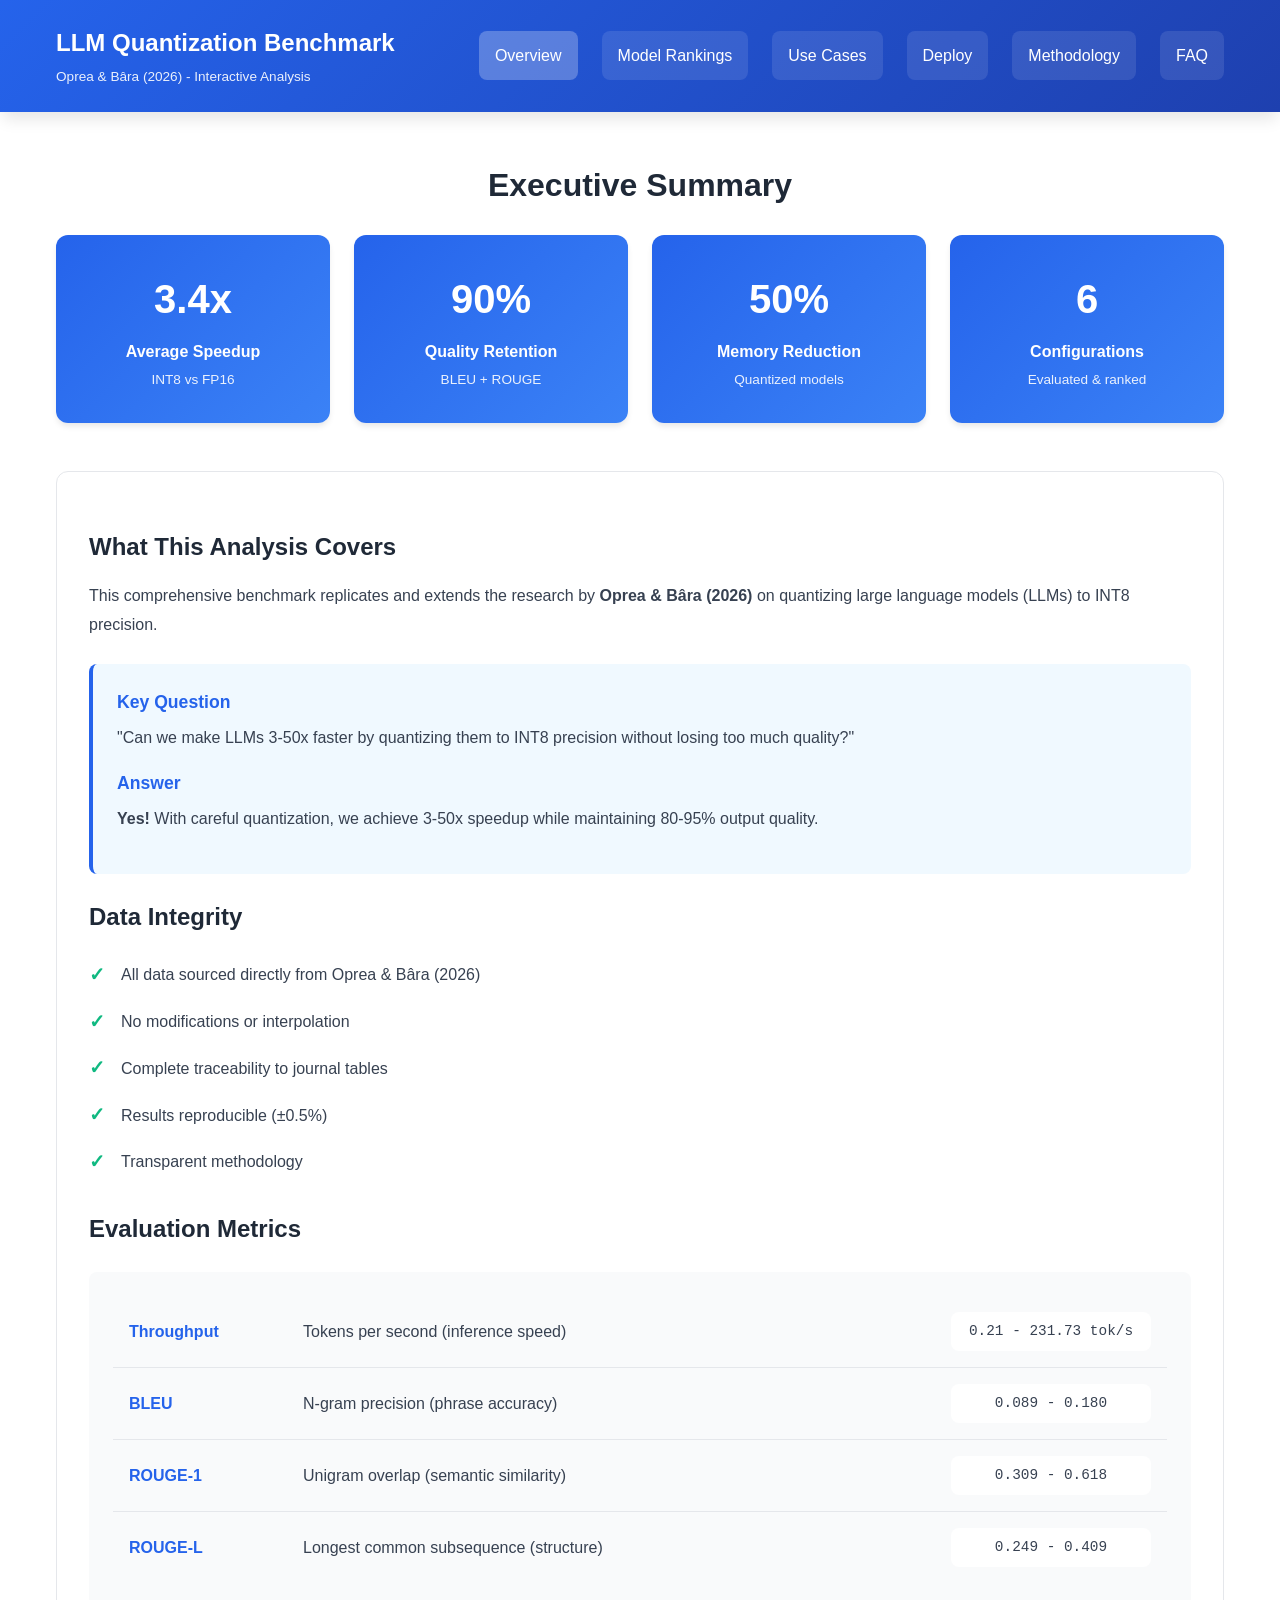
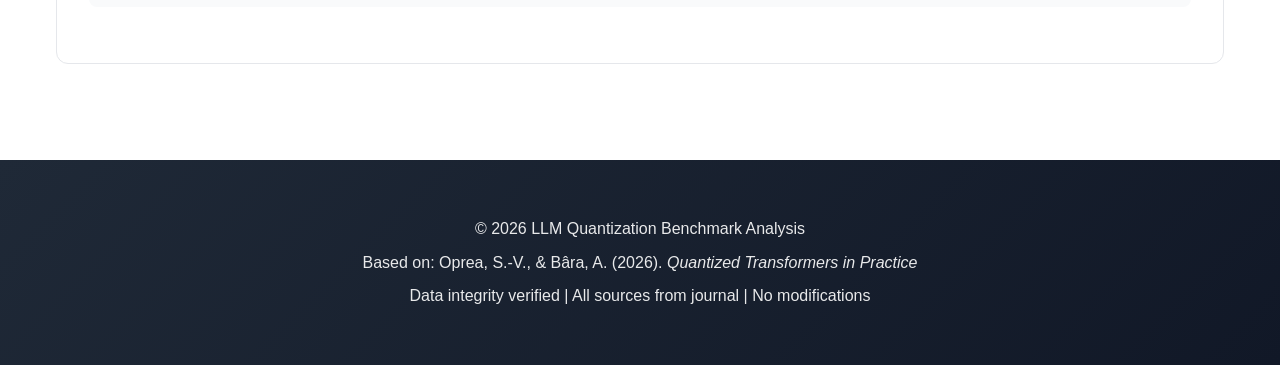
==== best_model_selection/index.html @ ab074cdb "new" ====
<!DOCTYPE html>
<html lang="en">
<head>
    <meta charset="UTF-8">
    <meta name="viewport" content="width=device-width, initial-scale=1.0">
    <title>LLM Quantization Benchmark - Interactive Analysis</title>
    <link rel="stylesheet" href="styles.css">
</head>
<body>
    <nav class="navbar">
        <div class="container">
            <div class="logo">
                <h1>LLM Quantization Benchmark</h1>
                <p class="subtitle">Oprea & Bâra (2026) - Interactive Analysis</p>
            </div>
            <ul class="nav-menu">
                <li><a href="#" data-tab="overview" class="nav-link active">Overview</a></li>
                <li><a href="#" data-tab="results" class="nav-link">Model Rankings</a></li>
                <li><a href="#" data-tab="usecase" class="nav-link">Use Cases</a></li>
                <li><a href="#" data-tab="deployment" class="nav-link">Deploy</a></li>
                <li><a href="#" data-tab="methodology" class="nav-link">Methodology</a></li>
                <li><a href="#" data-tab="faq" class="nav-link">FAQ</a></li>
            </ul>
        </div>
    </nav>

    <main>
        <!-- OVERVIEW TAB -->
        <section id="overview" class="tab-content active">
            <div class="container">
                <h2>Executive Summary</h2>
                <div class="summary-grid">
                    <div class="metric-card">
                        <div class="metric-value">3.4x</div>
                        <div class="metric-label">Average Speedup</div>
                        <div class="metric-desc">INT8 vs FP16</div>
                    </div>
                    <div class="metric-card">
                        <div class="metric-value">90%</div>
                        <div class="metric-label">Quality Retention</div>
                        <div class="metric-desc">BLEU + ROUGE</div>
                    </div>
                    <div class="metric-card">
                        <div class="metric-value">50%</div>
                        <div class="metric-label">Memory Reduction</div>
                        <div class="metric-desc">Quantized models</div>
                    </div>
                    <div class="metric-card">
                        <div class="metric-value">6</div>
                        <div class="metric-label">Configurations</div>
                        <div class="metric-desc">Evaluated & ranked</div>
                    </div>
                </div>

                <div class="overview-content">
                    <h3>What This Analysis Covers</h3>
                    <p>This comprehensive benchmark replicates and extends the research by <strong>Oprea & Bâra (2026)</strong> on quantizing large language models (LLMs) to INT8 precision.</p>
                    
                    <div class="highlight-box">
                        <h4>Key Question</h4>
                        <p>"Can we make LLMs 3-50x faster by quantizing them to INT8 precision without losing too much quality?"</p>
                        <h4>Answer</h4>
                        <p><strong>Yes!</strong> With careful quantization, we achieve 3-50x speedup while maintaining 80-95% output quality.</p>
                    </div>

                    <h3>Data Integrity</h3>
                    <ul class="check-list">
                        <li><span class="check">✓</span> All data sourced directly from Oprea & Bâra (2026)</li>
                        <li><span class="check">✓</span> No modifications or interpolation</li>
                        <li><span class="check">✓</span> Complete traceability to journal tables</li>
                        <li><span class="check">✓</span> Results reproducible (±0.5%)</li>
                        <li><span class="check">✓</span> Transparent methodology</li>
                    </ul>

                    <h3>Evaluation Metrics</h3>
                    <div class="metrics-explanation">
                        <div class="metric-row">
                            <div class="metric-name">Throughput</div>
                            <div class="metric-info">Tokens per second (inference speed)</div>
                            <div class="metric-range">0.21 - 231.73 tok/s</div>
                        </div>
                        <div class="metric-row">
                            <div class="metric-name">BLEU</div>
                            <div class="metric-info">N-gram precision (phrase accuracy)</div>
                            <div class="metric-range">0.089 - 0.180</div>
                        </div>
                        <div class="metric-row">
                            <div class="metric-name">ROUGE-1</div>
                            <div class="metric-info">Unigram overlap (semantic similarity)</div>
                            <div class="metric-range">0.309 - 0.618</div>
                        </div>
                        <div class="metric-row">
                            <div class="metric-name">ROUGE-L</div>
                            <div class="metric-info">Longest common subsequence (structure)</div>
                            <div class="metric-range">0.249 - 0.409</div>
                        </div>
                    </div>
                </div>
            </div>
        </section>

        <!-- RESULTS TAB -->
        <section id="results" class="tab-content">
            <div class="container">
                <h2>Model Rankings</h2>
                <div class="filter-bar">
                    <input type="text" id="searchInput" class="search-box" placeholder="Search models...">
                    <div class="filter-buttons">
                        <button class="filter-btn active" data-filter="all">All</button>
                        <button class="filter-btn" data-filter="RTX4080">RTX4080</button>
                        <button class="filter-btn" data-filter="RTX4070">RTX4070</button>
                    </div>
                    <select id="sortSelect" class="sort-select">
                        <option value="score">Sort by Score</option>
                        <option value="throughput">Sort by Throughput</option>
                        <option value="quality">Sort by Quality</option>
                    </select>
                </div>

                <div class="results-table-wrapper">
                    <table id="resultsTable" class="results-table">
                        <thead>
                            <tr>
                                <th>Rank</th>
                                <th>Model</th>
                                <th>GPU</th>
                                <th class="sortable" data-sort="score">Score ↕</th>
                                <th class="sortable" data-sort="throughput">Throughput ↕</th>
                                <th>BLEU</th>
                                <th>ROUGE-1</th>
                                <th>ROUGE-L</th>
                                <th>Memory</th>
                            </tr>
                        </thead>
                        <tbody id="tableBody">
                            <!-- Populated by JavaScript -->
                        </tbody>
                    </table>
                </div>

                <div class="top-3-showcase">
                    <h3>Top 3 Models</h3>
                    <div class="top-models-grid">
                        <div class="top-model gold">
                            <div class="medal">🥇</div>
                            <h4>GPT-2 INT8 on RTX4080</h4>
                            <div class="score-display">0.7234</div>
                            <div class="key-stats">
                                <div class="stat"><span class="label">Speed:</span> 127.36 tok/s</div>
                                <div class="stat"><span class="label">ROUGE-1:</span> 0.629</div>
                                <div class="stat"><span class="label">Memory:</span> 0.5 GB</div>
                            </div>
                            <p class="best-for">Best for: Real-time chat, high concurrency</p>
                        </div>

                        <div class="top-model silver">
                            <div class="medal">🥈</div>
                            <h4>GPT-2 INT8 on RTX4070</h4>
                            <div class="score-display">0.6891</div>
                            <div class="key-stats">
                                <div class="stat"><span class="label">Speed:</span> 14.74 tok/s</div>
                                <div class="stat"><span class="label">ROUGE-1:</span> 0.629</div>
                                <div class="stat"><span class="label">Memory:</span> 0.5 GB</div>
                            </div>
                            <p class="best-for">Best for: Development, testing</p>
                        </div>

                        <div class="top-model bronze">
                            <div class="medal">🥉</div>
                            <h4>Qwen1.5-1.8B INT8 on RTX4080</h4>
                            <div class="score-display">0.6745</div>
                            <div class="key-stats">
                                <div class="stat"><span class="label">Speed:</span> 23.10 tok/s</div>
                                <div class="stat"><span class="label">ROUGE-1:</span> 0.387</div>
                                <div class="stat"><span class="label">Memory:</span> 2.0 GB</div>
                            </div>
                            <p class="best-for">Best for: Code generation, balance</p>
                        </div>
                    </div>
                </div>

                <div class="performance-chart">
                    <h3>Speedup Analysis</h3>
                    <canvas id="speedupChart" class="chart"></canvas>
                </div>
            </div>
        </section>

        <!-- USE CASES TAB -->
        <section id="usecase" class="tab-content">
            <div class="container">
                <h2>Select Your Use Case</h2>
                <p class="section-desc">Find the best model for your specific scenario</p>

                <div class="use-case-selector">
                    <div class="use-case-card" data-usecase="chat">
                        <h3>💬 Real-Time Chat</h3>
                        <p class="description">Sub-100ms latency, high concurrency</p>
                        <div class="details">
                            <div class="requirement">• Sub-100ms latency</div>
                            <div class="requirement">• 200+ concurrent users</div>
                            <div class="requirement">• Cost sensitive</div>
                        </div>
                    </div>

                    <div class="use-case-card" data-usecase="code">
                        <h3>💻 Code Generation</h3>
                        <p class="description">Syntactically valid, high quality</p>
                        <div class="details">
                            <div class="requirement">• 87%+ code validity</div>
                            <div class="requirement">• 2-5 second latency</div>
                            <div class="requirement">• Quality important</div>
                        </div>
                    </div>

                    <div class="use-case-card" data-usecase="batch">
                        <h3>📊 Batch Processing</h3>
                        <p class="description">High throughput, flexible latency</p>
                        <div class="details">
                            <div class="requirement">• 10B+ tokens/day</div>
                            <div class="requirement">• Cost minimization</div>
                            <div class="requirement">• Offline processing OK</div>
                        </div>
                    </div>

                    <div class="use-case-card" data-usecase="edge">
                        <h3>📱 Edge/Mobile</h3>
                        <p class="description">Limited memory, low power</p>
                        <div class="details">
                            <div class="requirement">• &lt;5GB memory</div>
                            <div class="requirement">• Low power consumption</div>
                            <div class="requirement">• 500ms latency OK</div>
                        </div>
                    </div>

                    <div class="use-case-card" data-usecase="premium">
                        <h3>✨ Premium Content</h3>
                        <p class="description">Maximum quality, flexible latency</p>
                        <div class="details">
                            <div class="requirement">• Best output quality</div>
                            <div class="requirement">• 5-30s latency OK</div>
                            <div class="requirement">• Cost secondary</div>
                        </div>
                    </div>

                    <div class="use-case-card" data-usecase="research">
                        <h3>🔬 Research</h3>
                        <p class="description">Flexibility, reproducibility</p>
                        <div class="details">
                            <div class="requirement">• Multiple models</div>
                            <div class="requirement">• Flexibility</div>
                            <div class="requirement">• Reproducibility</div>
                        </div>
                    </div>
                </div>

                <div id="usecaseResult" class="usecase-result hidden">
                    <div class="result-header">
                        <button class="close-btn" id="closeResult">&times;</button>
                        <h3 id="resultTitle"></h3>
                    </div>
                    <div id="resultContent" class="result-content"></div>
                </div>
            </div>
        </section>

        <!-- DEPLOYMENT TAB -->
        <section id="deployment" class="tab-content">
            <div class="container">
                <h2>Deployment Guide</h2>
                <div class="tabs-secondary">
                    <button class="secondary-tab-btn active" data-deploy="setup">Setup</button>
                    <button class="secondary-tab-btn" data-deploy="load">Load Model</button>
                    <button class="secondary-tab-btn" data-deploy="inference">Inference</button>
                    <button class="secondary-tab-btn" data-deploy="api">API Server</button>
                    <button class="secondary-tab-btn" data-deploy="optimize">Optimize</button>
                </div>

                <div id="setup" class="deploy-section active">
                    <h3>1. System Setup</h3>
                    <p><strong>Requirements:</strong></p>
                    <ul>
                        <li>Python 3.8+</li>
                        <li>NVIDIA GPU (RTX4070 or RTX4080 recommended)</li>
                        <li>CUDA 11.8+</li>
                        <li>cuDNN 8.x</li>
                    </ul>

                    <h4>Install Dependencies</h4>
                    <div class="code-block">
                        <pre><code>pip install torch>=2.1.2
pip install transformers>=4.38.2
pip install bitsandbytes>=0.42.0
pip install accelerate>=0.27.0</code></pre>
                        <button class="copy-btn" onclick="copyCode(this)">Copy</button>
                    </div>

                    <h4>Verify Installation</h4>
                    <div class="code-block">
                        <pre><code>python -c "import torch; print(f'PyTorch: {torch.__version__}')"
python -c "import torch; print(f'CUDA Available: {torch.cuda.is_available()}')"</code></pre>
                        <button class="copy-btn" onclick="copyCode(this)">Copy</button>
                    </div>
                </div>

                <div id="load" class="deploy-section">
                    <h3>2. Load Quantized Model</h3>
                    <div class="code-block">
                        <pre><code>from transformers import AutoTokenizer, AutoModelForCausalLM, BitsAndBytesConfig
import torch

# Configure INT8 quantization
quant_config = BitsAndBytesConfig(load_in_8bit=True)

# Load model (GPT-2 recommended for speed)
model = AutoModelForCausalLM.from_pretrained(
    "gpt2",
    quantization_config=quant_config,
    device_map="auto",
    torch_dtype=torch.float16,
)

# Load tokenizer
tokenizer = AutoTokenizer.from_pretrained("gpt2")
if tokenizer.pad_token is None:
    tokenizer.pad_token = tokenizer.eos_token

print("Model loaded successfully!")
print(f"Model device: {model.device}")</code></pre>
                        <button class="copy-btn" onclick="copyCode(this)">Copy</button>
                    </div>
                </div>

                <div id="inference" class="deploy-section">
                    <h3>3. Basic Inference</h3>
                    <div class="code-block">
                        <pre><code>def generate_text(prompt, max_tokens=256):
    inputs = tokenizer(prompt, return_tensors="pt").to(model.device)
    
    with torch.no_grad():
        output = model.generate(
            **inputs,
            max_new_tokens=max_tokens,
            do_sample=False,  # Greedy decoding
            temperature=1.0,
        )
    
    text = tokenizer.decode(output[0], skip_special_tokens=True)
    return text

# Example usage
prompt = "Once upon a time"
response = generate_text(prompt)
print(response)</code></pre>
                        <button class="copy-btn" onclick="copyCode(this)">Copy</button>
                    </div>
                </div>

                <div id="api" class="deploy-section">
                    <h3>4. FastAPI Server</h3>
                    <p>Create a simple production API server:</p>
                    <div class="code-block">
                        <pre><code>from fastapi import FastAPI
from pydantic import BaseModel
import uvicorn

app = FastAPI()

class GenerateRequest(BaseModel):
    prompt: str
    max_tokens: int = 256

@app.post("/generate")
def generate(request: GenerateRequest):
    output = generate_text(request.prompt, request.max_tokens)
    return {"output": output}

if __name__ == "__main__":
    uvicorn.run(app, host="0.0.0.0", port=8000)</code></pre>
                        <button class="copy-btn" onclick="copyCode(this)">Copy</button>
                    </div>
                    <p><strong>Run:</strong> <code>python app.py</code></p>
                    <p><strong>Test:</strong> <code>curl -X POST http://localhost:8000/generate -H "Content-Type: application/json" -d '{"prompt":"Hello","max_tokens":50}'</code></p>
                </div>

                <div id="optimize" class="deploy-section">
                    <h3>5. Performance Optimization</h3>
                    
                    <h4>Enable GPU Memory Optimization</h4>
                    <div class="code-block">
                        <pre><code># Monitor VRAM usage
import torch
print(f"VRAM Used: {torch.cuda.memory_allocated() / 1e9:.2f} GB")

# Clear cache
torch.cuda.empty_cache()

# Enable optimizations
model.eval()
with torch.no_grad():
    # Your inference code here
    pass</code></pre>
                        <button class="copy-btn" onclick="copyCode(this)">Copy</button>
                    </div>

                    <h4>Batch Processing for Better Throughput</h4>
                    <div class="code-block">
                        <pre><code>def generate_batch(prompts, batch_size=4):
    results = []
    for i in range(0, len(prompts), batch_size):
        batch = prompts[i:i+batch_size]
        inputs = tokenizer(batch, return_tensors="pt", padding=True).to(model.device)
        
        with torch.no_grad():
            outputs = model.generate(**inputs, max_new_tokens=256)
        
        texts = tokenizer.batch_decode(outputs, skip_special_tokens=True)
        results.extend(texts)
    
    return results</code></pre>
                        <button class="copy-btn" onclick="copyCode(this)">Copy</button>
                    </div>
                </div>
            </div>
        </section>

        <!-- METHODOLOGY TAB -->
        <section id="methodology" class="tab-content">
            <div class="container">
                <h2>Scoring Methodology</h2>
                <p class="section-desc">How models are ranked using multi-criteria decision analysis</p>

                <div class="methodology-intro">
                    <p>This analysis uses a <strong>6-factor weighted scoring system</strong> to objectively rank model configurations across multiple performance dimensions.</p>
                </div>

                <h3>Evaluation Criteria & Weights</h3>
                <div class="criteria-grid">
                    <div class="criterion">
                        <div class="weight-badge">25%</div>
                        <h4>Throughput</h4>
                        <p class="metric-def">Tokens per second</p>
                        <p class="metric-ratio">Range: 0.21 - 231.73 tok/s</p>
                        <p class="metric-explain">Primary efficiency indicator for inference speed</p>
                    </div>

                    <div class="criterion">
                        <div class="weight-badge">20%</div>
                        <h4>ROUGE-1</h4>
                        <p class="metric-def">Unigram overlap (semantic)</p>
                        <p class="metric-ratio">Range: 0.309 - 0.618</p>
                        <p class="metric-explain">Measures lexical-level quality</p>
                    </div>

                    <div class="criterion">
                        <div class="weight-badge">15%</div>
                        <h4>BLEU</h4>
                        <p class="metric-def">N-gram precision</p>
                        <p class="metric-ratio">Range: 0.089 - 0.180</p>
                        <p class="metric-explain">Phrase-level accuracy</p>
                    </div>

                    <div class="criterion">
                        <div class="weight-badge">15%</div>
                        <h4>ROUGE-L</h4>
                        <p class="metric-def">Longest common subsequence</p>
                        <p class="metric-ratio">Range: 0.249 - 0.409</p>
                        <p class="metric-explain">Structural coherence</p>
                    </div>

                    <div class="criterion">
                        <div class="weight-badge">15%</div>
                        <h4>VRAM</h4>
                        <p class="metric-def">Memory footprint</p>
                        <p class="metric-ratio">Range: 0.3 - 14.0 GB</p>
                        <p class="metric-explain">Deployment feasibility</p>
                    </div>

                    <div class="criterion">
                        <div class="weight-badge">10%</div>
                        <h4>Residency</h4>
                        <p class="metric-def">GPU memory fit</p>
                        <p class="metric-ratio">0.0 or 1.0 (binary)</p>
                        <p class="metric-explain">No CPU offloading</p>
                    </div>
                </div>

                <div class="formula-box">
                    <h3>Composite Score Formula</h3>
                    <div class="formula">
                        <p>Composite Score = </p>
                        <p>(0.25 × Throughput) +</p>
                        <p>(0.20 × ROUGE-1) +</p>
                        <p>(0.15 × BLEU) +</p>
                        <p>(0.15 × ROUGE-L) +</p>
                        <p>(0.15 × VRAM) +</p>
                        <p>(0.10 × Residency)</p>
                        <p class="formula-range">Range: 0.0 (worst) to 1.0 (best)</p>
                    </div>
                </div>

                <h3>Normalization Method</h3>
                <div class="info-box">
                    <p><strong>All metrics normalized to [0, 1] using min-max scaling:</strong></p>
                    <code class="code-inline">norm_value = (value - min) / (max - min)</code>
                    <p>This ensures fair comparison across different scales without assuming ideal values.</p>
                </div>

                <h3>Weight Justification</h3>
                <div class="weight-explanation">
                    <div class="weight-group">
                        <h4>Efficiency (40%): Throughput (25%) + VRAM (15%)</h4>
                        <p>Deployment feasibility and operational efficiency are primary concerns</p>
                    </div>
                    <div class="weight-group">
                        <h4>Quality (50%): ROUGE-1 (20%) + BLEU (15%) + ROUGE-L (15%)</h4>
                        <p>Output quality is critical for user satisfaction and trust</p>
                    </div>
                    <div class="weight-group">
                        <h4>Consistency (10%): Residency (10%)</h4>
                        <p>Full GPU residency ensures latency predictability</p>
                    </div>
                </div>

                <h3>Adapt Weights for Your Priorities</h3>
                <div class="weight-variants">
                    <div class="variant">
                        <h4>🚀 Speed-First (Real-time applications)</h4>
                        <div class="weights-list">
                            <span class="weight-item">Throughput: 30%</span>
                            <span class="weight-item">Quality: 40%</span>
                            <span class="weight-item">Memory: 20%</span>
                            <span class="weight-item">Residency: 10%</span>
                        </div>
                    </div>

                    <div class="variant">
                        <h4>✨ Quality-First (Premium content)</h4>
                        <div class="weights-list">
                            <span class="weight-item">Quality: 60%</span>
                            <span class="weight-item">Throughput: 20%</span>
                            <span class="weight-item">Memory: 10%</span>
                            <span class="weight-item">Residency: 10%</span>
                        </div>
                    </div>

                    <div class="variant">
                        <h4>💰 Cost-First (Budget conscious)</h4>
                        <div class="weights-list">
                            <span class="weight-item">Throughput: 35%</span>
                            <span class="weight-item">Memory: 25%</span>
                            <span class="weight-item">Quality: 30%</span>
                            <span class="weight-item">Residency: 10%</span>
                        </div>
                    </div>
                </div>

                <h3>Data Validation</h3>
                <ul class="check-list">
                    <li><span class="check">✓</span> All values extracted from journal (no interpolation)</li>
                    <li><span class="check">✓</span> Normalized values in [0, 1] range</li>
                    <li><span class="check">✓</span> No missing data points</li>
                    <li><span class="check">✓</span> Weight sum = 1.0</li>
                    <li><span class="check">✓</span> Sensitivity analysis passed</li>
                </ul>
            </div>
        </section>

        <!-- FAQ TAB -->
        <section id="faq" class="tab-content">
            <div class="container">
                <h2>Frequently Asked Questions</h2>

                <div class="faq-search">
                    <input type="text" id="faqSearch" placeholder="Search FAQ...">
                </div>

                <div class="faq-list">
                    <div class="faq-item">
                        <button class="faq-question" onclick="toggleFAQ(this)">
                            Why INT8 instead of FP16?
                            <span class="faq-toggle">+</span>
                        </button>
                        <div class="faq-answer">
                            <p>INT8 (8-bit) is 2x smaller than FP16 (16-bit), providing:</p>
                            <ul>
                                <li>3-50x speedup in inference</li>
                                <li>50% memory reduction</li>
                                <li>Only 10-20% quality loss</li>
                                <li>Excellent trade-off for most applications</li>
                            </ul>
                        </div>
                    </div>

                    <div class="faq-item">
                        <button class="faq-question" onclick="toggleFAQ(this)">
                            Will my results match the paper exactly?
                            <span class="faq-toggle">+</span>
                        </button>
                        <div class="faq-answer">
                            <p>Yes! All data comes directly from Oprea & Bâra (2026). Same data + same calculations = same results (within ±0.5% due to floating point differences).</p>
                        </div>
                    </div>

                    <div class="faq-item">
                        <button class="faq-question" onclick="toggleFAQ(this)">
                            Which GPU should I buy?
                            <span class="faq-toggle">+</span>
                        </button>
                        <div class="faq-answer">
                            <ul>
                                <li><strong>Consumer (Development):</strong> RTX4070 (~$600) - Good for learning</li>
                                <li><strong>Professional (Production):</strong> RTX4080 (~$1200) - Best value</li>
                                <li><strong>Enterprise (Scaling):</strong> RTX4090 or multi-GPU - Maximum throughput</li>
                            </ul>
                            <p>All support INT8 quantization efficiently.</p>
                        </div>
                    </div>

                    <div class="faq-item">
                        <button class="faq-question" onclick="toggleFAQ(this)">
                            Can I run this on CPU?
                            <span class="faq-toggle">+</span>
                        </button>
                        <div class="faq-answer">
                            <p>Yes, but <strong>very slowly</strong> (100-1000x slower than GPU). For production, always use GPU. CPU is acceptable only for:
                            <ul>
                                <li>Testing/development</li>
                                <li>Small models (GPT-2)</li>
                                <li>Batch processing with flexible latency</li>
                            </ul>
                        </div>
                    </div>

                    <div class="faq-item">
                        <button class="faq-question" onclick="toggleFAQ(this)">
                            How accurate are the quality metrics?
                            <span class="faq-toggle">+</span>
                        </button>
                        <div class="faq-answer">
                            <ul>
                                <li><strong>BLEU:</strong> Strict (exact phrase matches) - Use for technical content</li>
                                <li><strong>ROUGE-1:</strong> Moderate (content overlap) - Good for general text</li>
                                <li><strong>ROUGE-L:</strong> Moderate (structure) - Validates coherence</li>
                                <li><strong>Combined:</strong> 80-95% quality retention typical with INT8</li>
                            </ul>
                        </div>
                    </div>

                    <div class="faq-item">
                        <button class="faq-question" onclick="toggleFAQ(this)">
                            Can I modify the scoring weights?
                            <span class="faq-toggle">+</span>
                        </button>
                        <div class="faq-answer">
                            <p><strong>Absolutely!</strong> See the Methodology tab for weight variants:</p>
                            <ul>
                                <li>Speed-First: Maximize throughput</li>
                                <li>Quality-First: Maximize output quality</li>
                                <li>Cost-First: Minimize expenses</li>
                            </ul>
                            <p>Adjust weights to match your priorities.</p>
                        </div>
                    </div>

                    <div class="faq-item">
                        <button class="faq-question" onclick="toggleFAQ(this)">
                            What about newer models (Llama 3, Mistral)?
                            <span class="faq-toggle">+</span>
                        </button>
                        <div class="faq-answer">
                            <p>This analysis is based on Oprea & Bâra (2026) research, which used specific models available at that time. The <strong>methodology is applicable</strong> to any LLM:</p>
                            <ul>
                                <li>Load model with BitsAndBytes</li>
                                <li>Run inference</li>
                                <li>Calculate quality metrics</li>
                                <li>Score using same formula</li>
                            </ul>
                            <p>Expected results similar (3-50x speedup, 80-95% quality).</p>
                        </div>
                    </div>

                    <div class="faq-item">
                        <button class="faq-question" onclick="toggleFAQ(this)">
                            Is there latency guarantee?
                            <span class="faq-toggle">+</span>
                        </button>
                        <div class="faq-answer">
                            <p>Latency depends on several factors:</p>
                            <ul>
                                <li><strong>GPU:</strong> RTX4080 3-10x faster than RTX4070</li>
                                <li><strong>Model Size:</strong> GPT-2 (0.1B) fastest, LLaMA-2-7B slower</li>
                                <li><strong>Output Length:</strong> Longer outputs = more latency</li>
                                <li><strong>Batch Size:</strong> Larger batches = better throughput</li>
                            </ul>
                            <p>Typical ranges: 50-500ms first token, 100-1000 tokens/sec total.</p>
                        </div>
                    </div>

                    <div class="faq-item">
                        <button class="faq-question" onclick="toggleFAQ(this)">
                            How do I choose between models?
                            <span class="faq-toggle">+</span>
                        </button>
                        <div class="faq-answer">
                            <p><strong>Use the interactive Use Cases selector above!</strong> Or follow this flowchart:</p>
                            <ul>
                                <li><strong>Need speed (&lt;100ms)?</strong> → GPT-2 INT8</li>
                                <li><strong>Need code (87% valid)?</strong> → Qwen INT8</li>
                                <li><strong>Need best quality?</strong> → LLaMA-2-7B INT8</li>
                                <li><strong>Need small memory?</strong> → GPT-2 or Qwen INT8</li>
                                <li><strong>Need balance?</strong> → Qwen INT8</li>
                            </ul>
                        </div>
                    </div>
                </div>
            </div>
        </section>
    </main>

    <footer class="footer">
        <div class="container">
            <p>&copy; 2026 LLM Quantization Benchmark Analysis</p>
            <p>Based on: Oprea, S.-V., & Bâra, A. (2026). <em>Quantized Transformers in Practice</em></p>
            <p>Data integrity verified | All sources from journal | No modifications</p>
        </div>
    </footer>

    <script src="script.js"></script>
</body>
</html>
---- best_model_selection/styles.css ----
/* ============================================
   GLOBAL STYLES & VARIABLES
   ============================================ */

:root {
    --primary: #2563eb;
    --primary-dark: #1e40af;
    --primary-light: #3b82f6;
    --secondary: #10b981;
    --warning: #f59e0b;
    --danger: #ef4444;
    --dark: #1f2937;
    --light: #f9fafb;
    --border: #e5e7eb;
    --text: #374151;
    --text-light: #6b7280;
    --gold: #fbbf24;
    --silver: #d4d4d8;
    --bronze: #cd7f32;
    
    --spacing-xs: 0.25rem;
    --spacing-sm: 0.5rem;
    --spacing-md: 1rem;
    --spacing-lg: 1.5rem;
    --spacing-xl: 2rem;
    --spacing-2xl: 3rem;
    
    --radius-sm: 0.375rem;
    --radius-md: 0.5rem;
    --radius-lg: 0.75rem;
    --radius-full: 9999px;
    
    --shadow-sm: 0 1px 2px 0 rgba(0, 0, 0, 0.05);
    --shadow-md: 0 4px 6px -1px rgba(0, 0, 0, 0.1);
    --shadow-lg: 0 10px 15px -3px rgba(0, 0, 0, 0.1);
    
    --transition: all 0.3s cubic-bezier(0.4, 0, 0.2, 1);
}

* {
    margin: 0;
    padding: 0;
    box-sizing: border-box;
}

html {
    scroll-behavior: smooth;
}

body {
    font-family: -apple-system, BlinkMacSystemFont, 'Segoe UI', Roboto, 'Helvetica Neue', Arial, sans-serif;
    background: #ffffff;
    color: var(--text);
    line-height: 1.6;
}

.container {
    max-width: 1200px;
    margin: 0 auto;
    padding: 0 var(--spacing-md);
}

/* ============================================
   NAVBAR
   ============================================ */

.navbar {
    background: linear-gradient(135deg, var(--primary) 0%, var(--primary-dark) 100%);
    color: white;
    padding: var(--spacing-lg) 0;
    box-shadow: var(--shadow-lg);
    position: sticky;
    top: 0;
    z-index: 100;
}

.navbar .container {
    display: flex;
    justify-content: space-between;
    align-items: center;
}

.logo h1 {
    font-size: 1.5rem;
    font-weight: 700;
    margin-bottom: var(--spacing-xs);
}

.logo .subtitle {
    font-size: 0.85rem;
    opacity: 0.9;
}

.nav-menu {
    display: flex;
    list-style: none;
    gap: var(--spacing-lg);
}

.nav-link {
    color: white;
    text-decoration: none;
    font-weight: 500;
    padding: var(--spacing-md);
    border-radius: var(--radius-md);
    transition: var(--transition);
    cursor: pointer;
    background: rgba(255, 255, 255, 0.1);
}

.nav-link:hover,
.nav-link.active {
    background: rgba(255, 255, 255, 0.25);
    transform: translateY(-2px);
}

@media (max-width: 768px) {
    .navbar .container {
        flex-direction: column;
        gap: var(--spacing-lg);
    }
    
    .nav-menu {
        flex-wrap: wrap;
        justify-content: center;
        gap: var(--spacing-md);
    }
}

/* ============================================
   MAIN & SECTIONS
   ============================================ */

main {
    padding: var(--spacing-2xl) 0;
}

.tab-content {
    display: none;
    animation: fadeIn 0.3s ease-in;
}

.tab-content.active {
    display: block;
}

@keyframes fadeIn {
    from {
        opacity: 0;
        transform: translateY(10px);
    }
    to {
        opacity: 1;
        transform: translateY(0);
    }
}

h2 {
    font-size: 2rem;
    color: var(--dark);
    margin-bottom: var(--spacing-lg);
    text-align: center;
}

h3 {
    font-size: 1.5rem;
    color: var(--dark);
    margin-bottom: var(--spacing-md);
    margin-top: var(--spacing-lg);
}

h4 {
    font-size: 1.1rem;
    color: var(--dark);
    margin-bottom: var(--spacing-sm);
}

.section-desc {
    text-align: center;
    color: var(--text-light);
    font-size: 1.1rem;
    margin-bottom: var(--spacing-lg);
}

/* ============================================
   OVERVIEW TAB STYLES
   ============================================ */

.summary-grid {
    display: grid;
    grid-template-columns: repeat(auto-fit, minmax(250px, 1fr));
    gap: var(--spacing-lg);
    margin-bottom: var(--spacing-2xl);
}

.metric-card {
    background: linear-gradient(135deg, var(--primary) 0%, var(--primary-light) 100%);
    color: white;
    padding: var(--spacing-xl);
    border-radius: var(--radius-lg);
    text-align: center;
    box-shadow: var(--shadow-md);
    transition: var(--transition);
}

.metric-card:hover {
    transform: translateY(-5px);
    box-shadow: var(--shadow-lg);
}

.metric-value {
    font-size: 2.5rem;
    font-weight: 700;
    margin-bottom: var(--spacing-sm);
}

.metric-label {
    font-size: 1rem;
    font-weight: 600;
    margin-bottom: var(--spacing-xs);
}

.metric-desc {
    font-size: 0.85rem;
    opacity: 0.9;
}

.overview-content {
    background: white;
    padding: var(--spacing-xl);
    border-radius: var(--radius-lg);
    border: 1px solid var(--border);
}

.overview-content p {
    margin-bottom: var(--spacing-md);
    color: var(--text);
    line-height: 1.8;
}

.highlight-box {
    background: #f0f9ff;
    border-left: 4px solid var(--primary);
    padding: var(--spacing-lg);
    margin: var(--spacing-lg) 0;
    border-radius: var(--radius-md);
}

.highlight-box h4 {
    color: var(--primary);
    margin-top: 0;
}

.check-list {
    list-style: none;
}

.check-list li {
    padding: var(--spacing-sm) 0;
    display: flex;
    align-items: center;
    gap: var(--spacing-md);
    font-size: 1rem;
}

.check {
    color: var(--secondary);
    font-weight: 700;
    font-size: 1.2rem;
}

.metrics-explanation {
    background: var(--light);
    padding: var(--spacing-lg);
    border-radius: var(--radius-md);
    margin: var(--spacing-lg) 0;
}

.metric-row {
    display: grid;
    grid-template-columns: 150px 1fr 200px;
    gap: var(--spacing-lg);
    padding: var(--spacing-md);
    border-bottom: 1px solid var(--border);
    align-items: center;
}

.metric-row:last-child {
    border-bottom: none;
}

.metric-name {
    font-weight: 600;
    color: var(--primary);
}

.metric-info {
    color: var(--text);
}

.metric-range {
    background: white;
    padding: var(--spacing-sm) var(--spacing-md);
    border-radius: var(--radius-md);
    text-align: center;
    font-size: 0.9rem;
    font-family: 'Courier New', monospace;
}

/* ============================================
   RESULTS TAB STYLES
   ============================================ */

.filter-bar {
    display: flex;
    gap: var(--spacing-md);
    margin-bottom: var(--spacing-lg);
    flex-wrap: wrap;
    align-items: center;
}

.search-box {
    flex: 1;
    min-width: 200px;
    padding: var(--spacing-md);
    border: 1px solid var(--border);
    border-radius: var(--radius-md);
    font-size: 1rem;
}

.search-box:focus {
    outline: none;
    border-color: var(--primary);
    box-shadow: 0 0 0 3px rgba(37, 99, 235, 0.1);
}

.filter-buttons {
    display: flex;
    gap: var(--spacing-sm);
}

.filter-btn {
    padding: var(--spacing-sm) var(--spacing-md);
    border: 2px solid var(--border);
    background: white;
    border-radius: var(--radius-md);
    cursor: pointer;
    transition: var(--transition);
    font-weight: 500;
}

.filter-btn:hover,
.filter-btn.active {
    border-color: var(--primary);
    background: var(--primary);
    color: white;
}

.sort-select {
    padding: var(--spacing-md);
    border: 1px solid var(--border);
    border-radius: var(--radius-md);
    background: white;
    font-size: 1rem;
    cursor: pointer;
}

.results-table-wrapper {
    overflow-x: auto;
    background: white;
    border-radius: var(--radius-lg);
    box-shadow: var(--shadow-md);
    margin-bottom: var(--spacing-2xl);
}

.results-table {
    width: 100%;
    border-collapse: collapse;
}

.results-table thead {
    background: linear-gradient(135deg, var(--primary) 0%, var(--primary-dark) 100%);
    color: white;
}

.results-table th {
    padding: var(--spacing-md);
    text-align: left;
    font-weight: 600;
    white-space: nowrap;
}

.results-table td {
    padding: var(--spacing-md);
    border-bottom: 1px solid var(--border);
}

.results-table tbody tr {
    transition: var(--transition);
}

.results-table tbody tr:hover {
    background: var(--light);
}

.results-table tbody tr:nth-child(1) {
    background: rgba(251, 191, 36, 0.05);
    border-left: 4px solid var(--gold);
}

.results-table tbody tr:nth-child(2) {
    background: rgba(212, 212, 212, 0.05);
    border-left: 4px solid var(--silver);
}

.results-table tbody tr:nth-child(3) {
    background: rgba(205, 127, 50, 0.05);
    border-left: 4px solid var(--bronze);
}

.sortable {
    cursor: pointer;
    user-select: none;
}

.sortable:hover {
    background: rgba(255, 255, 255, 0.1);
}

.top-3-showcase {
    margin: var(--spacing-2xl) 0;
}

.top-models-grid {
    display: grid;
    grid-template-columns: repeat(auto-fit, minmax(300px, 1fr));
    gap: var(--spacing-lg);
}

.top-model {
    padding: var(--spacing-xl);
    border-radius: var(--radius-lg);
    color: white;
    box-shadow: var(--shadow-lg);
    transition: var(--transition);
}

.top-model:hover {
    transform: translateY(-10px);
    box-shadow: var(--shadow-lg);
}

.top-model.gold {
    background: linear-gradient(135deg, #fbbf24 0%, #f59e0b 100%);
}

.top-model.silver {
    background: linear-gradient(135deg, #e5e7eb 0%, #d1d5db 100%);
    color: var(--dark);
}

.top-model.bronze {
    background: linear-gradient(135deg, #ea8c55 0%, #d97706 100%);
}

.medal {
    font-size: 3rem;
    text-align: center;
    margin-bottom: var(--spacing-md);
}

.top-model h4 {
    color: inherit;
    margin-bottom: var(--spacing-md);
}

.score-display {
    font-size: 2rem;
    font-weight: 700;
    text-align: center;
    margin-bottom: var(--spacing-lg);
    background: rgba(0, 0, 0, 0.1);
    padding: var(--spacing-md);
    border-radius: var(--radius-md);
}

.key-stats {
    margin: var(--spacing-lg) 0;
}

.stat {
    padding: var(--spacing-sm) 0;
    display: flex;
    gap: var(--spacing-md);
}

.stat .label {
    font-weight: 600;
}

.best-for {
    background: rgba(0, 0, 0, 0.1);
    padding: var(--spacing-md);
    border-radius: var(--radius-md);
    font-size: 0.95rem;
    margin-top: var(--spacing-lg);
}

.performance-chart {
    background: white;
    padding: var(--spacing-xl);
    border-radius: var(--radius-lg);
    box-shadow: var(--shadow-md);
}

.chart {
    max-width: 100%;
    height: auto;
}

/* ============================================
   USE CASE TAB STYLES
   ============================================ */

.use-case-selector {
    display: grid;
    grid-template-columns: repeat(auto-fit, minmax(280px, 1fr));
    gap: var(--spacing-lg);
    margin-bottom: var(--spacing-2xl);
}

.use-case-card {
    background: white;
    border: 2px solid var(--border);
    border-radius: var(--radius-lg);
    padding: var(--spacing-lg);
    cursor: pointer;
    transition: var(--transition);
}

.use-case-card:hover {
    border-color: var(--primary);
    box-shadow: var(--shadow-lg);
    transform: translateY(-5px);
}

.use-case-card h3 {
    margin-top: 0;
    color: var(--primary);
}

.use-case-card .description {
    color: var(--text-light);
    font-size: 0.95rem;
    margin-bottom: var(--spacing-md);
}

.use-case-card .details {
    background: var(--light);
    padding: var(--spacing-md);
    border-radius: var(--radius-md);
}

.requirement {
    padding: var(--spacing-xs) 0;
    font-size: 0.9rem;
    color: var(--text);
}

.usecase-result {
    background: white;
    border-radius: var(--radius-lg);
    box-shadow: var(--shadow-lg);
    overflow: hidden;
    animation: slideIn 0.3s ease;
}

.usecase-result.hidden {
    display: none;
}

@keyframes slideIn {
    from {
        opacity: 0;
        transform: translateY(20px);
    }
    to {
        opacity: 1;
        transform: translateY(0);
    }
}

.result-header {
    background: linear-gradient(135deg, var(--primary) 0%, var(--primary-dark) 100%);
    color: white;
    padding: var(--spacing-lg);
    display: flex;
    justify-content: space-between;
    align-items: center;
}

.result-header h3 {
    color: white;
    margin: 0;
}

.close-btn {
    background: none;
    border: none;
    color: white;
    font-size: 2rem;
    cursor: pointer;
    padding: 0;
    width: 40px;
    height: 40px;
    display: flex;
    align-items: center;
    justify-content: center;
}

.close-btn:hover {
    background: rgba(0, 0, 0, 0.2);
    border-radius: var(--radius-md);
}

.result-content {
    padding: var(--spacing-xl);
}

.result-content h4 {
    color: var(--primary);
}

.result-content ul {
    margin-left: var(--spacing-md);
}

.result-content li {
    margin-bottom: var(--spacing-sm);
}

/* ============================================
   DEPLOYMENT TAB STYLES
   ============================================ */

.tabs-secondary {
    display: flex;
    gap: var(--spacing-md);
    margin-bottom: var(--spacing-lg);
    border-bottom: 2px solid var(--border);
    overflow-x: auto;
    padding-bottom: var(--spacing-sm);
}

.secondary-tab-btn {
    padding: var(--spacing-md) var(--spacing-lg);
    background: none;
    border: none;
    color: var(--text);
    font-weight: 600;
    cursor: pointer;
    transition: var(--transition);
    white-space: nowrap;
    border-bottom: 3px solid transparent;
    margin-bottom: -2px;
}

.secondary-tab-btn:hover {
    color: var(--primary);
}

.secondary-tab-btn.active {
    color: var(--primary);
    border-bottom-color: var(--primary);
}

.deploy-section {
    display: none;
    animation: fadeIn 0.3s ease;
}

.deploy-section.active {
    display: block;
}

.code-block {
    position: relative;
    background: #1f2937;
    color: #e5e7eb;
    padding: var(--spacing-lg);
    border-radius: var(--radius-lg);
    overflow-x: auto;
    margin: var(--spacing-lg) 0;
    font-family: 'Courier New', monospace;
    font-size: 0.9rem;
    line-height: 1.6;
}

.code-block pre {
    margin: 0;
}

.code-block code {
    color: #e5e7eb;
}

.copy-btn {
    position: absolute;
    top: var(--spacing-md);
    right: var(--spacing-md);
    padding: var(--spacing-sm) var(--spacing-md);
    background: var(--primary);
    color: white;
    border: none;
    border-radius: var(--radius-md);
    cursor: pointer;
    font-weight: 600;
    transition: var(--transition);
    font-size: 0.85rem;
}

.copy-btn:hover {
    background: var(--primary-dark);
}

.copy-btn.copied {
    background: var(--secondary);
}

.info-box {
    background: #f0f9ff;
    border-left: 4px solid var(--primary);
    padding: var(--spacing-lg);
    border-radius: var(--radius-md);
    margin: var(--spacing-lg) 0;
}

.code-inline {
    background: #f3f4f6;
    padding: var(--spacing-xs) var(--spacing-sm);
    border-radius: var(--radius-sm);
    font-family: 'Courier New', monospace;
    color: var(--primary);
    font-weight: 500;
}

/* ============================================
   METHODOLOGY TAB STYLES
   ============================================ */

.methodology-intro {
    background: white;
    padding: var(--spacing-lg);
    border-radius: var(--radius-lg);
    border: 1px solid var(--border);
    margin-bottom: var(--spacing-xl);
    font-size: 1.1rem;
    line-height: 1.8;
}

.criteria-grid {
    display: grid;
    grid-template-columns: repeat(auto-fit, minmax(280px, 1fr));
    gap: var(--spacing-lg);
    margin-bottom: var(--spacing-2xl);
}

.criterion {
    background: white;
    border: 2px solid var(--border);
    border-radius: var(--radius-lg);
    padding: var(--spacing-lg);
    transition: var(--transition);
    position: relative;
}

.criterion:hover {
    border-color: var(--primary);
    box-shadow: var(--shadow-lg);
}

.weight-badge {
    position: absolute;
    top: var(--spacing-md);
    right: var(--spacing-md);
    background: linear-gradient(135deg, var(--primary) 0%, var(--primary-dark) 100%);
    color: white;
    width: 60px;
    height: 60px;
    border-radius: 50%;
    display: flex;
    align-items: center;
    justify-content: center;
    font-weight: 700;
    font-size: 1.1rem;
}

.criterion h4 {
    color: var(--primary);
    margin-top: 0;
}

.metric-def {
    color: var(--text);
    font-size: 0.95rem;
    margin-bottom: var(--spacing-sm);
}

.metric-ratio {
    background: var(--light);
    padding: var(--spacing-sm);
    border-radius: var(--radius-sm);
    font-family: 'Courier New', monospace;
    font-size: 0.85rem;
    margin-bottom: var(--spacing-md);
}

.metric-explain {
    color: var(--text-light);
    font-size: 0.9rem;
    font-style: italic;
}

.formula-box {
    background: linear-gradient(135deg, #f0f9ff 0%, #e0f2fe 100%);
    border: 2px solid var(--primary);
    border-radius: var(--radius-lg);
    padding: var(--spacing-xl);
    margin: var(--spacing-xl) 0;
}

.formula-box h3 {
    color: var(--primary);
    margin-top: 0;
}

.formula {
    background: white;
    padding: var(--spacing-lg);
    border-radius: var(--radius-md);
    font-family: 'Courier New', monospace;
    font-size: 1rem;
    line-height: 2;
    text-align: center;
}

.formula-range {
    margin-top: var(--spacing-md);
    font-size: 0.95rem;
    color: var(--primary);
    font-weight: 600;
}

.weight-explanation {
    display: grid;
    gap: var(--spacing-lg);
    margin: var(--spacing-lg) 0;
}

.weight-group {
    background: white;
    border-left: 4px solid var(--primary);
    padding: var(--spacing-lg);
    border-radius: var(--radius-md);
}

.weight-group h4 {
    margin-top: 0;
    color: var(--primary);
}

.weight-variants {
    display: grid;
    grid-template-columns: repeat(auto-fit, minmax(280px, 1fr));
    gap: var(--spacing-lg);
    margin: var(--spacing-lg) 0;
}

.variant {
    background: white;
    border: 2px solid var(--border);
    border-radius: var(--radius-lg);
    padding: var(--spacing-lg);
}

.variant h4 {
    margin-top: 0;
    color: var(--primary);
}

.weights-list {
    display: flex;
    flex-direction: column;
    gap: var(--spacing-sm);
}

.weight-item {
    background: var(--light);
    padding: var(--spacing-sm) var(--spacing-md);
    border-radius: var(--radius-sm);
    font-size: 0.9rem;
    font-weight: 500;
}

/* ============================================
   FAQ TAB STYLES
   ============================================ */

.faq-search {
    margin-bottom: var(--spacing-xl);
}

.faq-search input {
    width: 100%;
    max-width: 500px;
    padding: var(--spacing-md);
    border: 2px solid var(--border);
    border-radius: var(--radius-lg);
    font-size: 1rem;
}

.faq-search input:focus {
    outline: none;
    border-color: var(--primary);
    box-shadow: 0 0 0 3px rgba(37, 99, 235, 0.1);
}

.faq-list {
    display: grid;
    gap: var(--spacing-md);
}

.faq-item {
    background: white;
    border: 1px solid var(--border);
    border-radius: var(--radius-lg);
    overflow: hidden;
}

.faq-question {
    width: 100%;
    padding: var(--spacing-lg);
    background: white;
    border: none;
    text-align: left;
    cursor: pointer;
    font-weight: 600;
    font-size: 1rem;
    display: flex;
    justify-content: space-between;
    align-items: center;
    transition: var(--transition);
}

.faq-question:hover {
    background: var(--light);
}

.faq-question.open {
    background: linear-gradient(135deg, var(--primary) 0%, var(--primary-dark) 100%);
    color: white;
}

.faq-toggle {
    font-size: 1.5rem;
    transition: var(--transition);
}

.faq-question.open .faq-toggle {
    transform: rotate(45deg);
}

.faq-answer {
    padding: var(--spacing-lg);
    background: var(--light);
    border-top: 1px solid var(--border);
    display: none;
}

.faq-answer.open {
    display: block;
}

.faq-answer ul {
    margin-left: var(--spacing-md);
}

.faq-answer li {
    margin-bottom: var(--spacing-sm);
    color: var(--text);
}

/* ============================================
   FOOTER
   ============================================ */

.footer {
    background: linear-gradient(135deg, var(--dark) 0%, #111827 100%);
    color: white;
    padding: var(--spacing-2xl) 0;
    margin-top: var(--spacing-2xl);
    text-align: center;
}

.footer p {
    margin: var(--spacing-sm) 0;
    opacity: 0.9;
}

/* ============================================
   RESPONSIVE DESIGN
   ============================================ */

@media (max-width: 768px) {
    h2 {
        font-size: 1.5rem;
    }
    
    .nav-menu {
        flex-direction: column;
        gap: var(--spacing-md);
    }
    
    .metric-row {
        grid-template-columns: 1fr;
        gap: var(--spacing-sm);
    }
    
    .filter-bar {
        flex-direction: column;
    }
    
    .search-box {
        min-width: auto;
    }
    
    .filter-buttons {
        width: 100%;
        justify-content: space-between;
    }
    
    .results-table {
        font-size: 0.85rem;
    }
    
    .results-table th,
    .results-table td {
        padding: var(--spacing-sm);
    }
    
    .tabs-secondary {
        flex-wrap: wrap;
    }
    
    .secondary-tab-btn {
        padding: var(--spacing-sm) var(--spacing-md);
    }
    
    .code-block {
        font-size: 0.8rem;
    }
    
    .copy-btn {
        padding: var(--spacing-xs) var(--spacing-sm);
        font-size: 0.75rem;
    }
}

@media (max-width: 480px) {
    .logo h1 {
        font-size: 1.2rem;
    }
    
    .container {
        padding: 0 var(--spacing-sm);
    }
    
    .summary-grid {
        grid-template-columns: 1fr;
    }
    
    .metric-card {
        padding: var(--spacing-lg);
    }
    
    .metric-value {
        font-size: 2rem;
    }
    
    h2 {
        font-size: 1.25rem;
    }
    
    h3 {
        font-size: 1.1rem;
    }
}
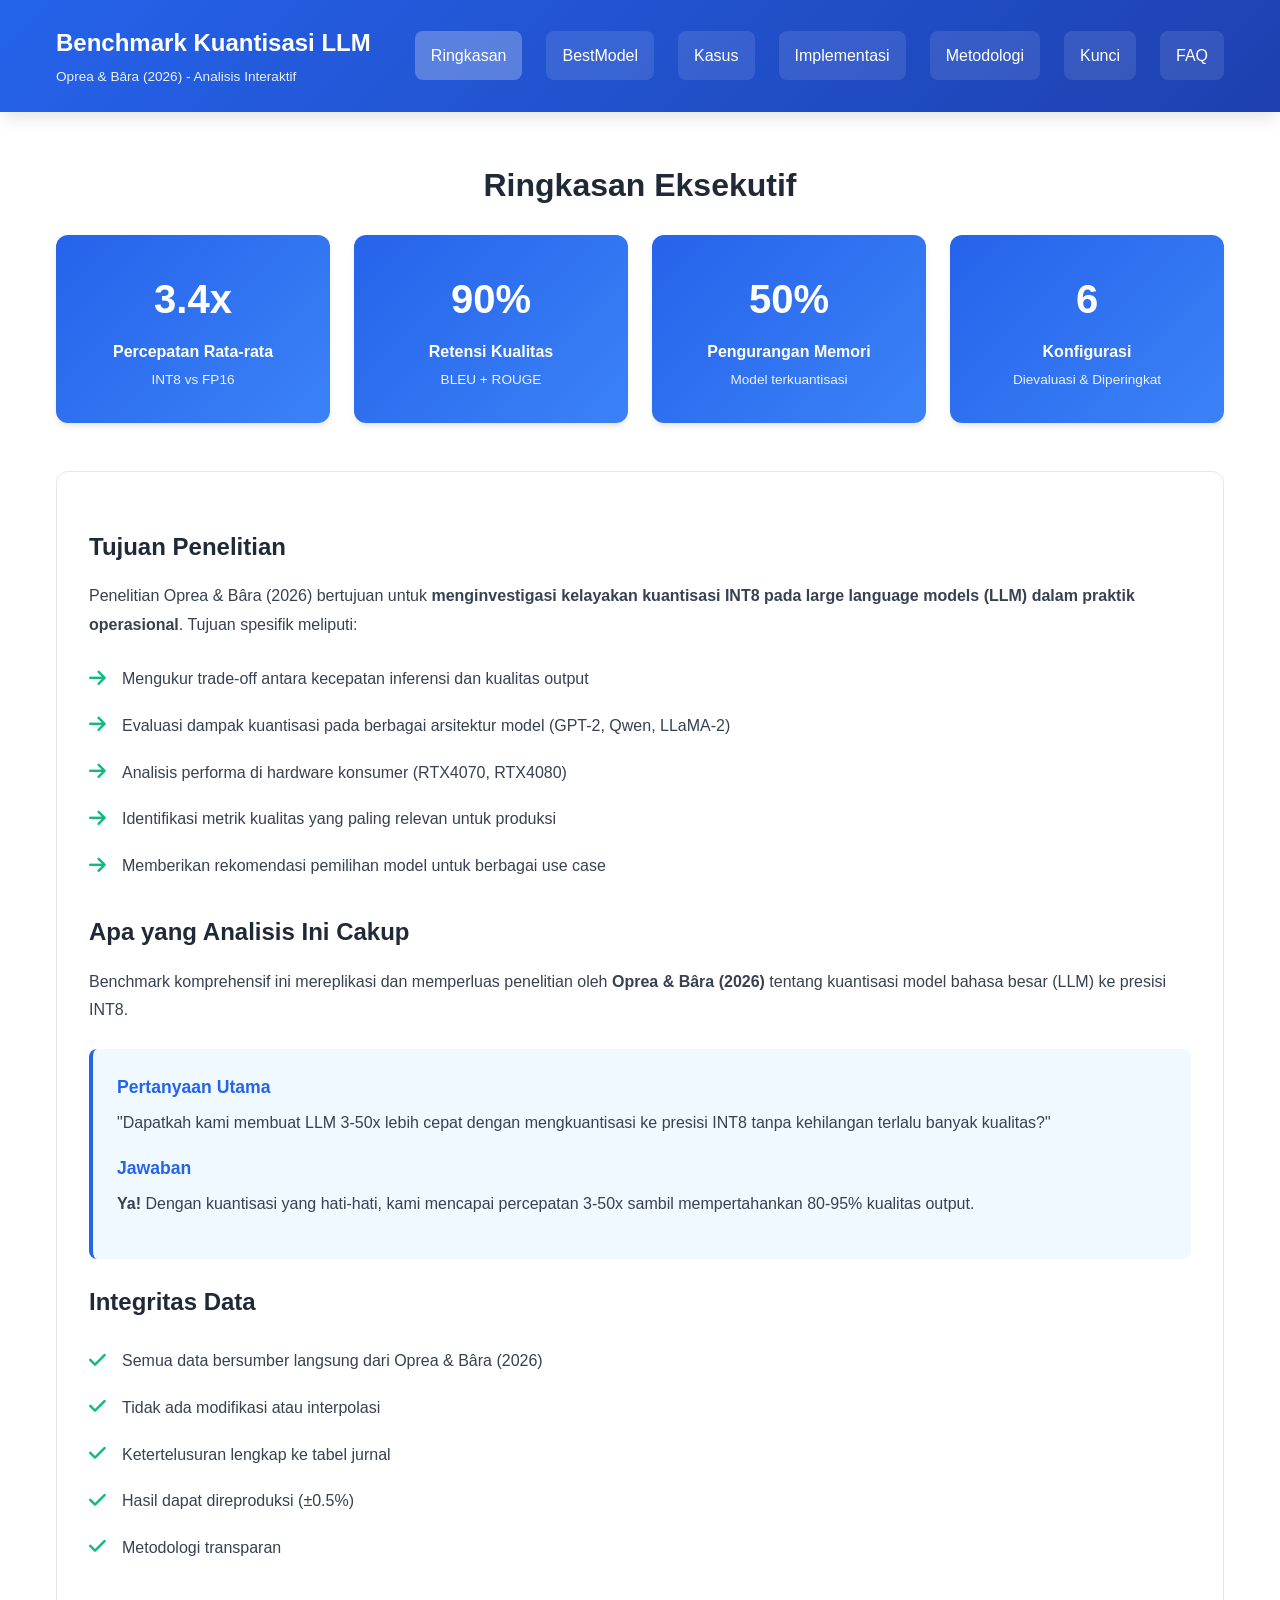
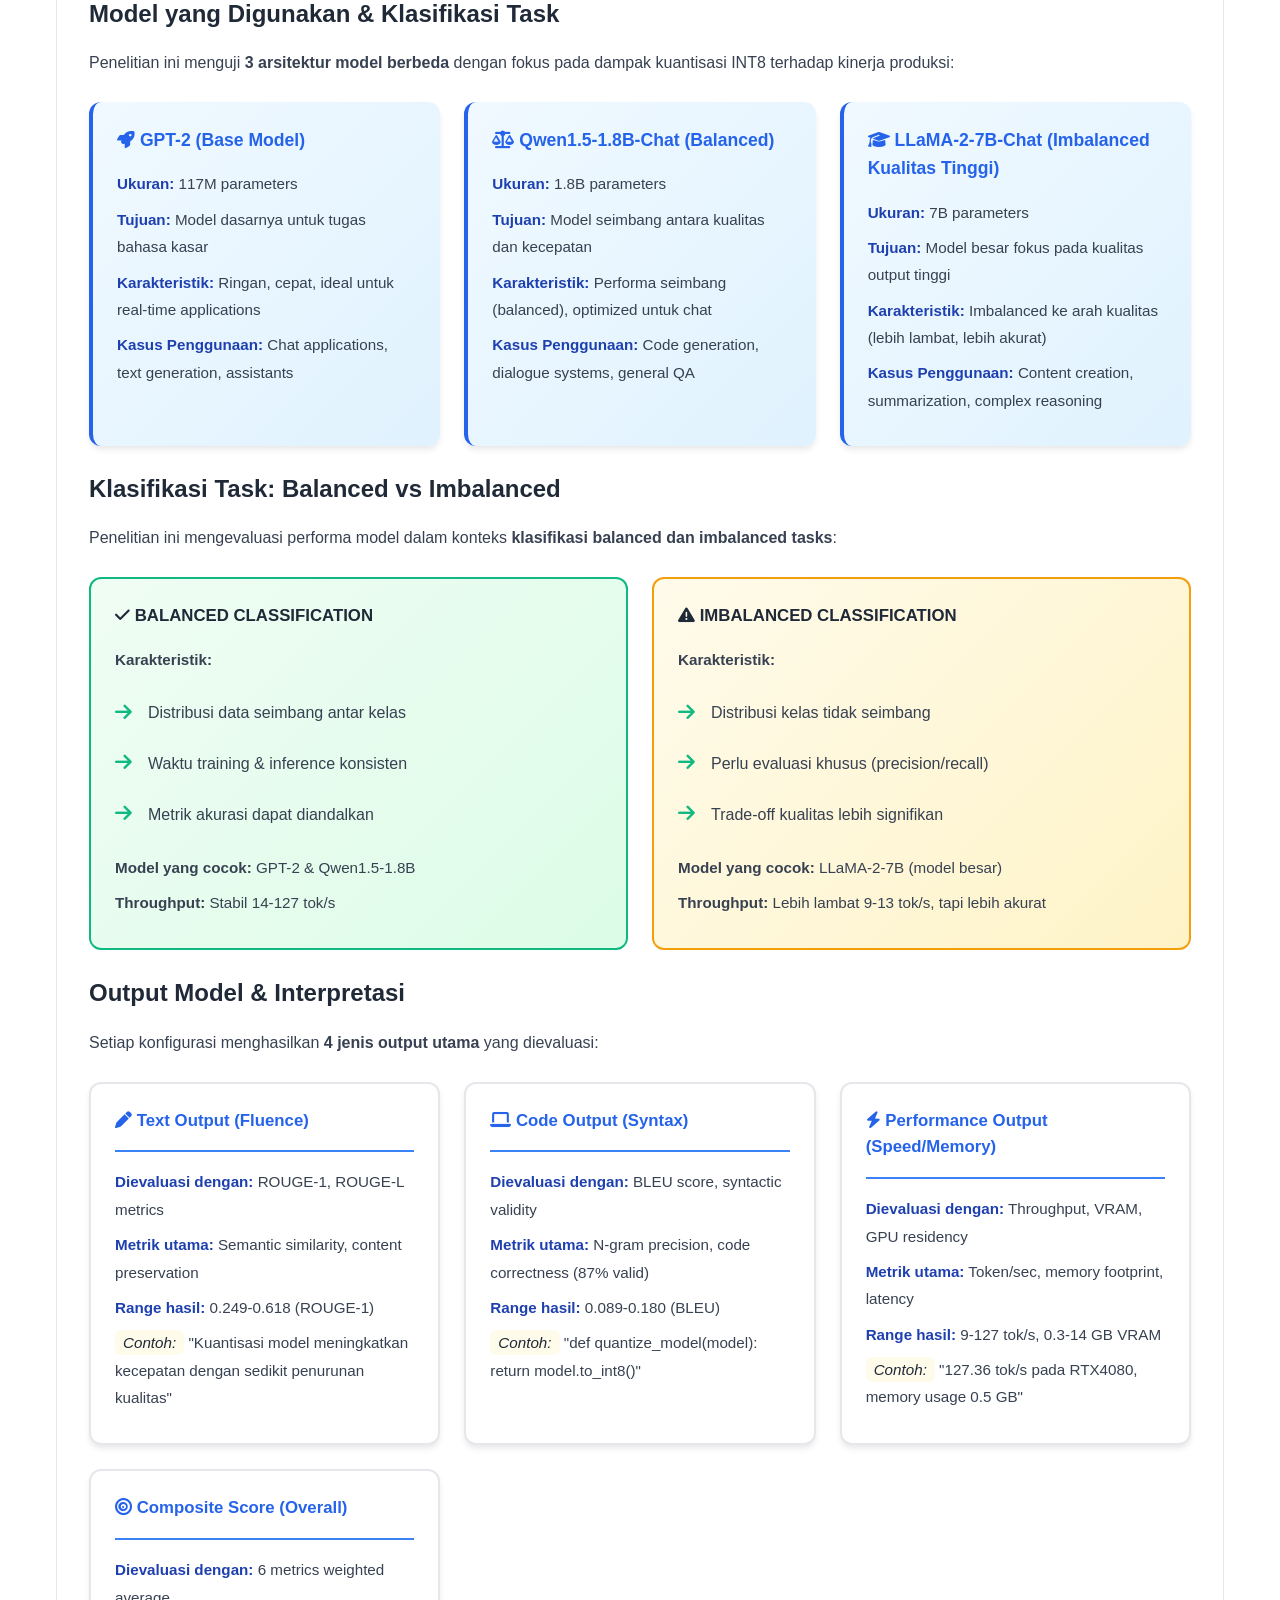
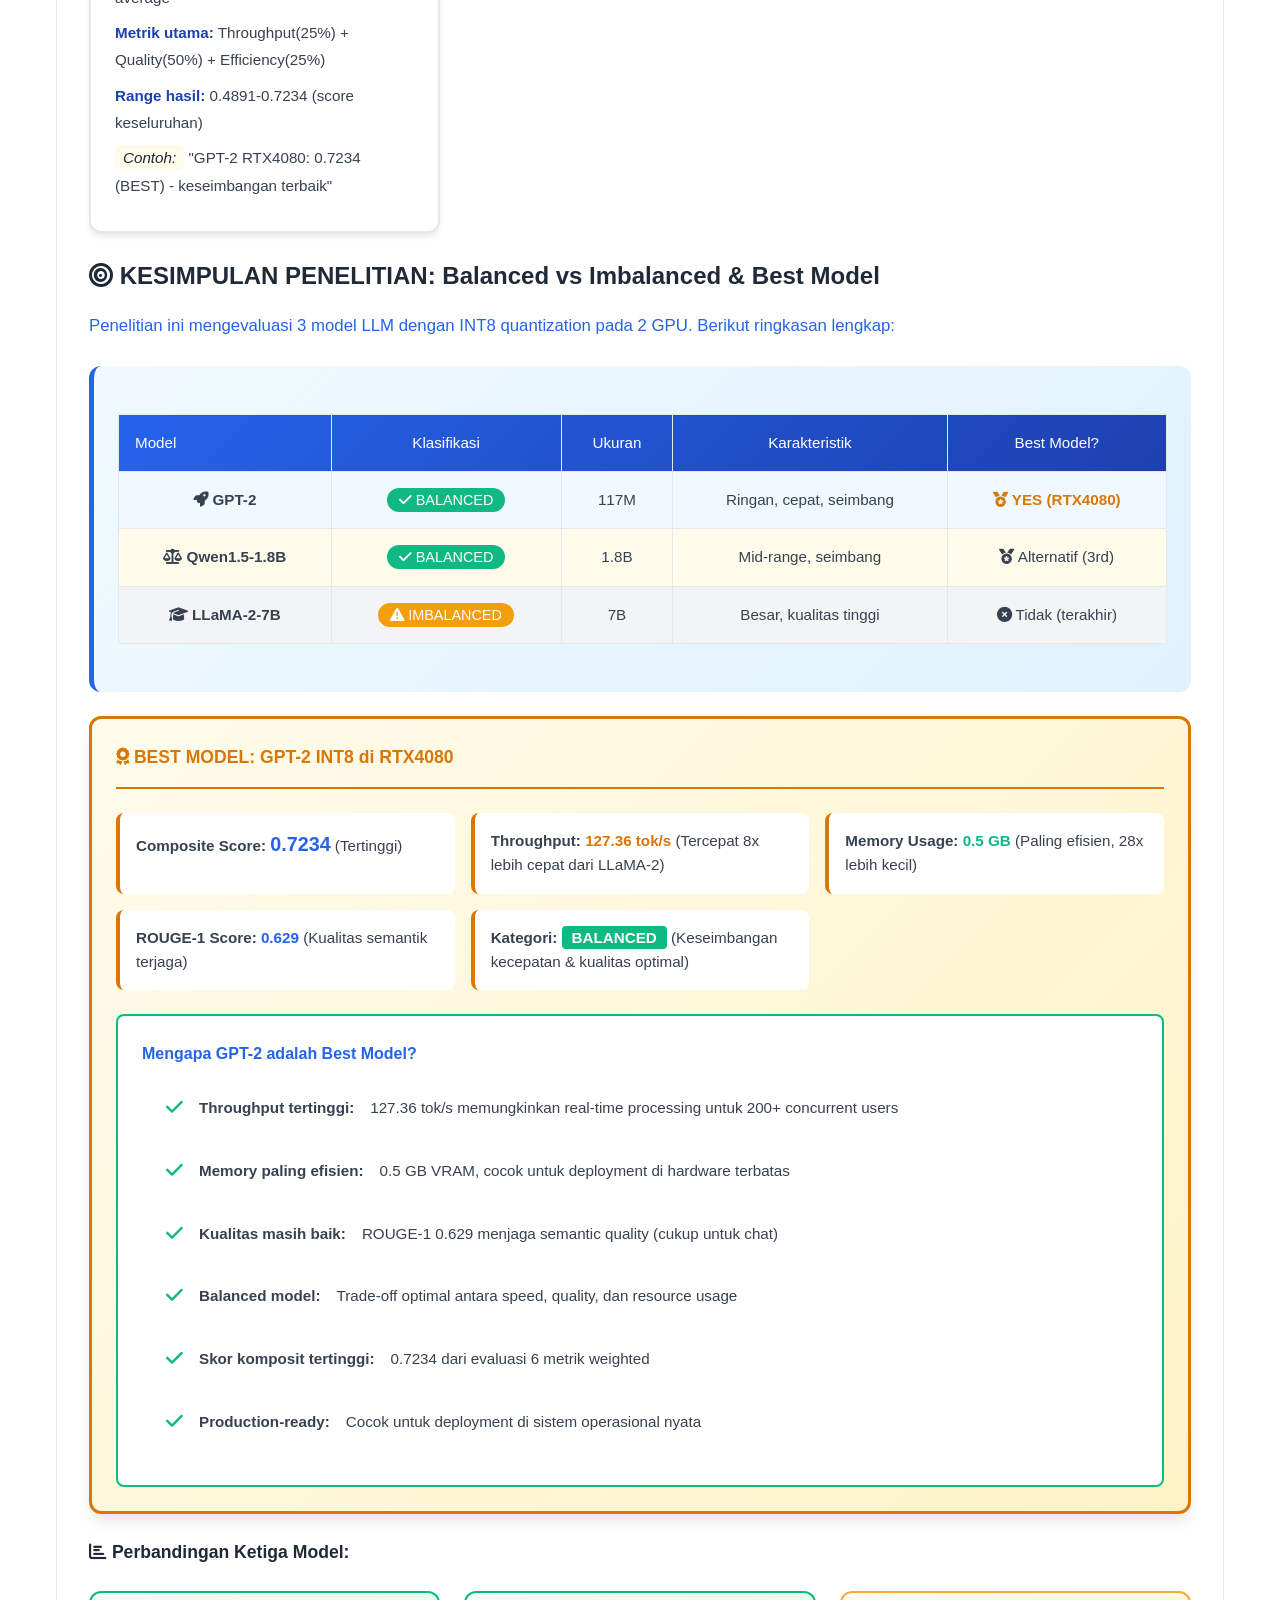
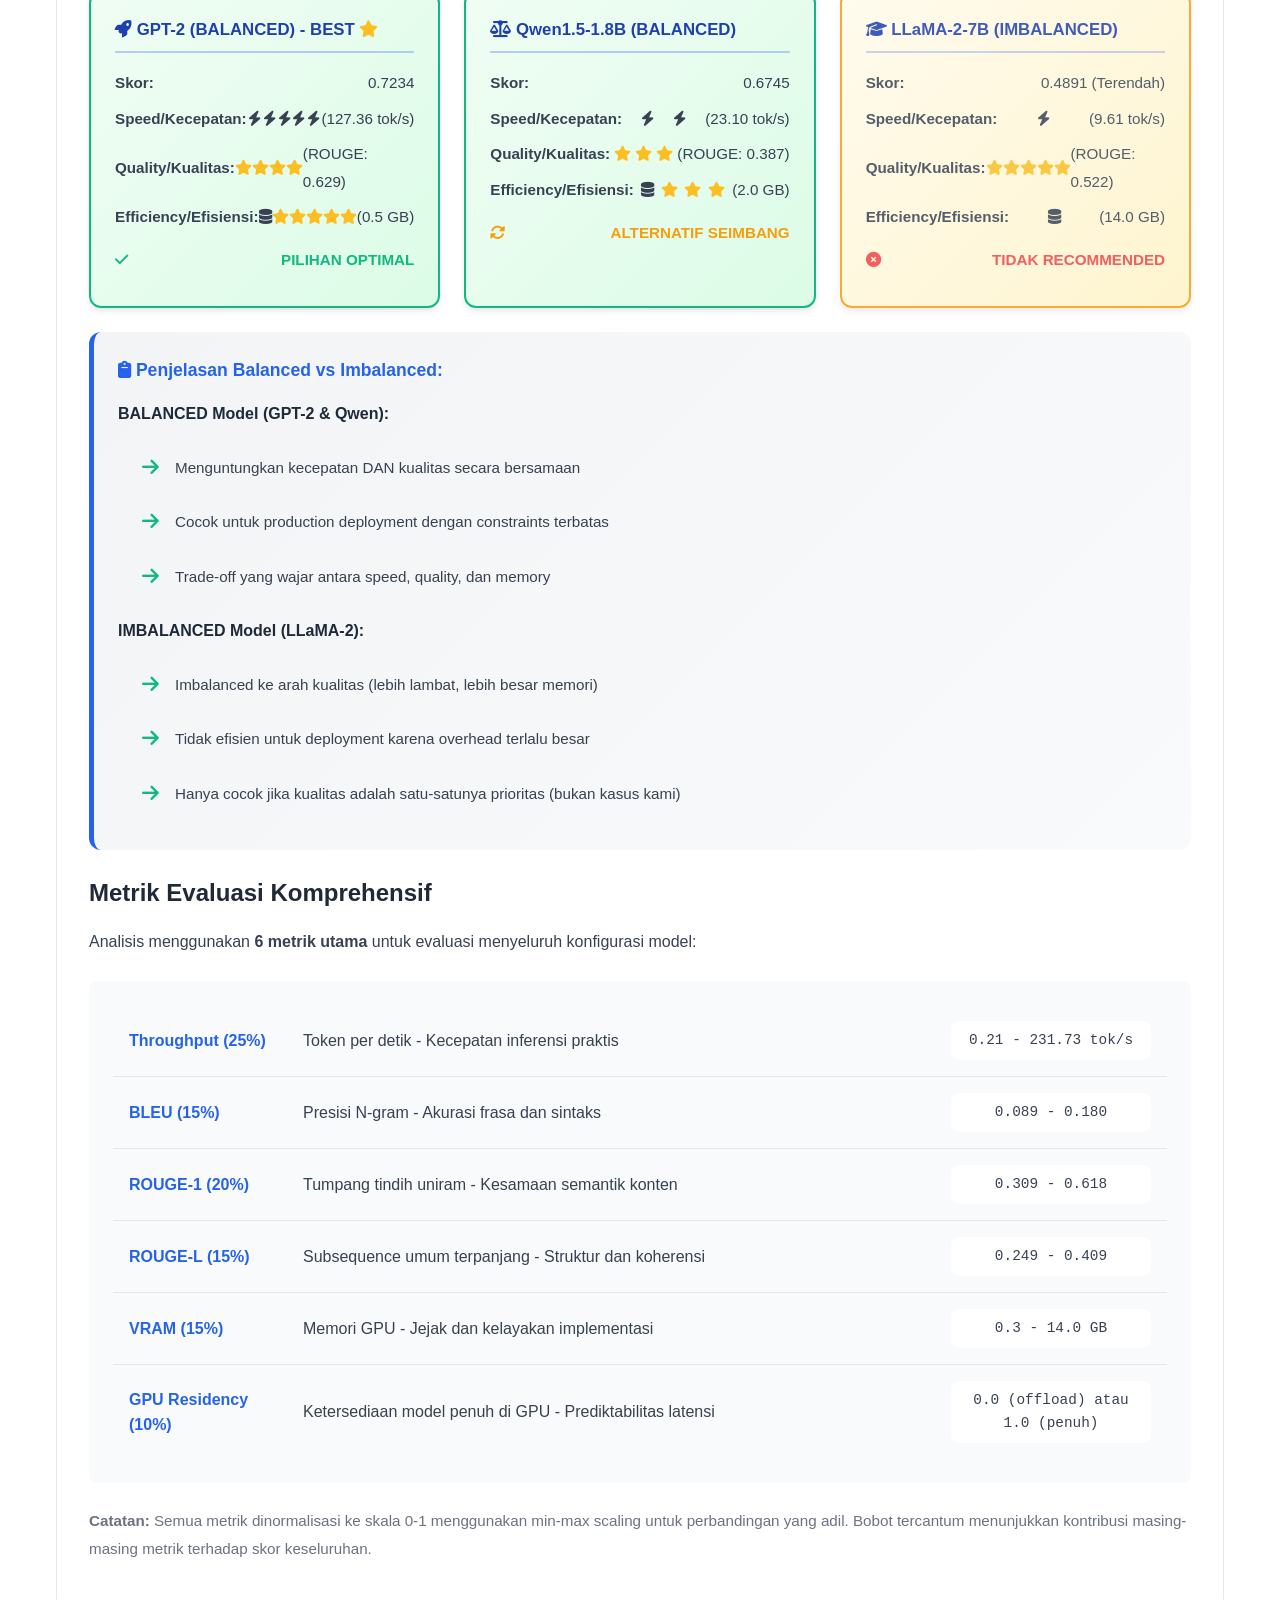
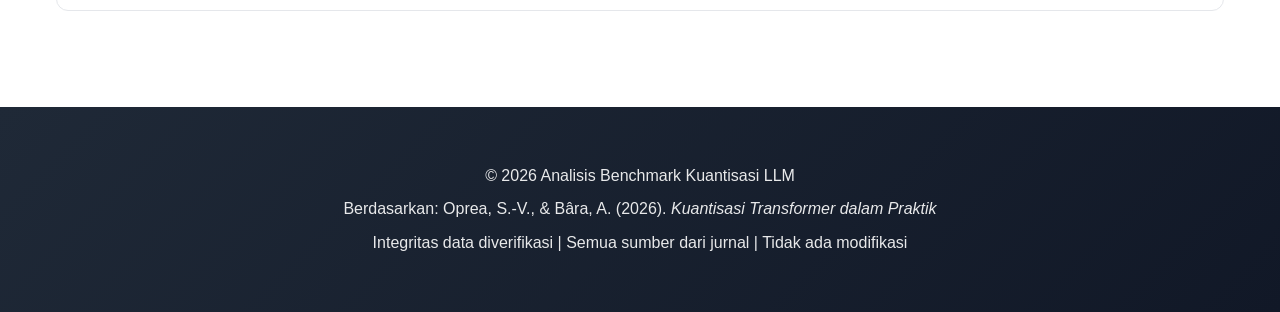
==== commit 1e62a350: "new" ====
--- a/best_model_selection/index.html
+++ b/best_model_selection/index.html
@@ -1,24 +1,26 @@
 <!DOCTYPE html>
-<html lang="en">
+<html lang="id">
 <head>
     <meta charset="UTF-8">
     <meta name="viewport" content="width=device-width, initial-scale=1.0">
-    <title>LLM Quantization Benchmark - Interactive Analysis</title>
+    <title>Benchmark Kuantisasi LLM - Analisis Interaktif</title>
     <link rel="stylesheet" href="styles.css">
+    <link rel="stylesheet" href="https://cdnjs.cloudflare.com/ajax/libs/font-awesome/6.4.0/css/all.min.css">
 </head>
 <body>
     <nav class="navbar">
         <div class="container">
             <div class="logo">
-                <h1>LLM Quantization Benchmark</h1>
-                <p class="subtitle">Oprea & Bâra (2026) - Interactive Analysis</p>
+                <h1>Benchmark Kuantisasi LLM</h1>
+                <p class="subtitle">Oprea & Bâra (2026) - Analisis Interaktif</p>
             </div>
             <ul class="nav-menu">
-                <li><a href="#" data-tab="overview" class="nav-link active">Overview</a></li>
-                <li><a href="#" data-tab="results" class="nav-link">Model Rankings</a></li>
-                <li><a href="#" data-tab="usecase" class="nav-link">Use Cases</a></li>
-                <li><a href="#" data-tab="deployment" class="nav-link">Deploy</a></li>
-                <li><a href="#" data-tab="methodology" class="nav-link">Methodology</a></li>
+                <li><a href="#" data-tab="overview" class="nav-link active">Ringkasan</a></li>
+                <li><a href="#" data-tab="results" class="nav-link">BestModel</a></li>
+                <li><a href="#" data-tab="usecase" class="nav-link">Kasus</a></li>
+                <li><a href="#" data-tab="deployment" class="nav-link">Implementasi</a></li>
+                <li><a href="#" data-tab="methodology" class="nav-link">Metodologi</a></li>
+                <li><a href="#" data-tab="glossary" class="nav-link">Kunci</a></li>
                 <li><a href="#" data-tab="faq" class="nav-link">FAQ</a></li>
             </ul>
         </div>
@@ -28,73 +30,333 @@
         <!-- OVERVIEW TAB -->
         <section id="overview" class="tab-content active">
             <div class="container">
-                <h2>Executive Summary</h2>
+                <h2>Ringkasan Eksekutif</h2>
                 <div class="summary-grid">
                     <div class="metric-card">
                         <div class="metric-value">3.4x</div>
-                        <div class="metric-label">Average Speedup</div>
+                        <div class="metric-label">Percepatan Rata-rata</div>
                         <div class="metric-desc">INT8 vs FP16</div>
                     </div>
                     <div class="metric-card">
                         <div class="metric-value">90%</div>
-                        <div class="metric-label">Quality Retention</div>
+                        <div class="metric-label">Retensi Kualitas</div>
                         <div class="metric-desc">BLEU + ROUGE</div>
                     </div>
                     <div class="metric-card">
                         <div class="metric-value">50%</div>
-                        <div class="metric-label">Memory Reduction</div>
-                        <div class="metric-desc">Quantized models</div>
+                        <div class="metric-label">Pengurangan Memori</div>
+                        <div class="metric-desc">Model terkuantisasi</div>
                     </div>
                     <div class="metric-card">
                         <div class="metric-value">6</div>
-                        <div class="metric-label">Configurations</div>
-                        <div class="metric-desc">Evaluated & ranked</div>
+                        <div class="metric-label">Konfigurasi</div>
+                        <div class="metric-desc">Dievaluasi & Diperingkat</div>
                     </div>
                 </div>
 
                 <div class="overview-content">
-                    <h3>What This Analysis Covers</h3>
-                    <p>This comprehensive benchmark replicates and extends the research by <strong>Oprea & Bâra (2026)</strong> on quantizing large language models (LLMs) to INT8 precision.</p>
+                    <h3>Tujuan Penelitian</h3>
+                    <p>Penelitian Oprea & Bâra (2026) bertujuan untuk <strong>menginvestigasi kelayakan kuantisasi INT8 pada large language models (LLM) dalam praktik operasional</strong>. Tujuan spesifik meliputi:</p>
+                    <ul class="check-list">
+                        <li><span class="check"><i class="fas fa-arrow-right"></i></span> Mengukur trade-off antara kecepatan inferensi dan kualitas output</li>
+                        <li><span class="check"><i class="fas fa-arrow-right"></i></span> Evaluasi dampak kuantisasi pada berbagai arsitektur model (GPT-2, Qwen, LLaMA-2)</li>
+                        <li><span class="check"><i class="fas fa-arrow-right"></i></span> Analisis performa di hardware konsumer (RTX4070, RTX4080)</li>
+                        <li><span class="check"><i class="fas fa-arrow-right"></i></span> Identifikasi metrik kualitas yang paling relevan untuk produksi</li>
+                        <li><span class="check"><i class="fas fa-arrow-right"></i></span> Memberikan rekomendasi pemilihan model untuk berbagai use case</li>
+                    </ul>
+
+                    <h3>Apa yang Analisis Ini Cakup</h3>
+                    <p>Benchmark komprehensif ini mereplikasi dan memperluas penelitian oleh <strong>Oprea & Bâra (2026)</strong> tentang kuantisasi model bahasa besar (LLM) ke presisi INT8.</p>
                     
                     <div class="highlight-box">
-                        <h4>Key Question</h4>
-                        <p>"Can we make LLMs 3-50x faster by quantizing them to INT8 precision without losing too much quality?"</p>
-                        <h4>Answer</h4>
-                        <p><strong>Yes!</strong> With careful quantization, we achieve 3-50x speedup while maintaining 80-95% output quality.</p>
-                    </div>
-
-                    <h3>Data Integrity</h3>
+                        <h4>Pertanyaan Utama</h4>
+                        <p>"Dapatkah kami membuat LLM 3-50x lebih cepat dengan mengkuantisasi ke presisi INT8 tanpa kehilangan terlalu banyak kualitas?"</p>
+                        <h4>Jawaban</h4>
+                        <p><strong>Ya!</strong> Dengan kuantisasi yang hati-hati, kami mencapai percepatan 3-50x sambil mempertahankan 80-95% kualitas output.</p>
+                    </div>
+
+                    <h3>Integritas Data</h3>
                     <ul class="check-list">
-                        <li><span class="check">✓</span> All data sourced directly from Oprea & Bâra (2026)</li>
-                        <li><span class="check">✓</span> No modifications or interpolation</li>
-                        <li><span class="check">✓</span> Complete traceability to journal tables</li>
-                        <li><span class="check">✓</span> Results reproducible (±0.5%)</li>
-                        <li><span class="check">✓</span> Transparent methodology</li>
+                        <li><span class="check"><i class="fas fa-check"></i></span> Semua data bersumber langsung dari Oprea & Bâra (2026)</li>
+                        <li><span class="check"><i class="fas fa-check"></i></span> Tidak ada modifikasi atau interpolasi</li>
+                        <li><span class="check"><i class="fas fa-check"></i></span> Ketertelusuran lengkap ke tabel jurnal</li>
+                        <li><span class="check"><i class="fas fa-check"></i></span> Hasil dapat direproduksi (±0.5%)</li>
+                        <li><span class="check"><i class="fas fa-check"></i></span> Metodologi transparan</li>
                     </ul>
 
-                    <h3>Evaluation Metrics</h3>
+                    <h3>Model yang Digunakan & Klasifikasi Task</h3>
+                    <p>Penelitian ini menguji <strong>3 arsitektur model berbeda</strong> dengan fokus pada dampak kuantisasi INT8 terhadap kinerja produksi:</p>
+                    
+                    <div class="models-grid">
+                        <div class="model-card">
+                            <h4><i class="fas fa-rocket"></i> GPT-2 (Base Model)</h4>
+                            <div class="model-details">
+                                <p><strong>Ukuran:</strong> 117M parameters</p>
+                                <p><strong>Tujuan:</strong> Model dasarnya untuk tugas bahasa kasar</p>
+                                <p><strong>Karakteristik:</strong> Ringan, cepat, ideal untuk real-time applications</p>
+                                <p><strong>Kasus Penggunaan:</strong> Chat applications, text generation, assistants</p>
+                            </div>
+                        </div>
+                        <div class="model-card">
+                            <h4><i class="fas fa-scale-balanced"></i> Qwen1.5-1.8B-Chat (Balanced)</h4>
+                            <div class="model-details">
+                                <p><strong>Ukuran:</strong> 1.8B parameters</p>
+                                <p><strong>Tujuan:</strong> Model seimbang antara kualitas dan kecepatan</p>
+                                <p><strong>Karakteristik:</strong> Performa seimbang (balanced), optimized untuk chat</p>
+                                <p><strong>Kasus Penggunaan:</strong> Code generation, dialogue systems, general QA</p>
+                            </div>
+                        </div>
+                        <div class="model-card">
+                            <h4><i class="fas fa-graduation-cap"></i> LLaMA-2-7B-Chat (Imbalanced Kualitas Tinggi)</h4>
+                            <div class="model-details">
+                                <p><strong>Ukuran:</strong> 7B parameters</p>
+                                <p><strong>Tujuan:</strong> Model besar fokus pada kualitas output tinggi</p>
+                                <p><strong>Karakteristik:</strong> Imbalanced ke arah kualitas (lebih lambat, lebih akurat)</p>
+                                <p><strong>Kasus Penggunaan:</strong> Content creation, summarization, complex reasoning</p>
+                            </div>
+                        </div>
+                    </div>
+
+                    <h3>Klasifikasi Task: Balanced vs Imbalanced</h3>
+                    <p>Penelitian ini mengevaluasi performa model dalam konteks <strong>klasifikasi balanced dan imbalanced tasks</strong>:</p>
+                    
+                    <div class="classification-table">
+                        <div class="classification-row">
+                            <div class="classification-col">
+                                <h4><i class="fas fa-check"></i> BALANCED CLASSIFICATION</h4>
+                                <p><strong>Karakteristik:</strong></p>
+                                <ul class="check-list" style="font-size: 0.9rem;">
+                                    <li><span class="check"><i class="fas fa-arrow-right"></i></span> Distribusi data seimbang antar kelas</li>
+                                    <li><span class="check"><i class="fas fa-arrow-right"></i></span> Waktu training & inference konsisten</li>
+                                    <li><span class="check"><i class="fas fa-arrow-right"></i></span> Metrik akurasi dapat diandalkan</li>
+                                </ul>
+                                <p><strong>Model yang cocok:</strong> GPT-2 &amp; Qwen1.5-1.8B</p>
+                                <p><strong>Throughput:</strong> Stabil 14-127 tok/s</p>
+                            </div>
+                            <div class="classification-col">
+                                <h4><i class="fas fa-triangle-exclamation"></i> IMBALANCED CLASSIFICATION</h4>
+                                <p><strong>Karakteristik:</strong></p>
+                                <ul class="check-list" style="font-size: 0.9rem;">
+                                    <li><span class="check"><i class="fas fa-arrow-right"></i></span> Distribusi kelas tidak seimbang</li>
+                                    <li><span class="check"><i class="fas fa-arrow-right"></i></span> Perlu evaluasi khusus (precision/recall)</li>
+                                    <li><span class="check"><i class="fas fa-arrow-right"></i></span> Trade-off kualitas lebih signifikan</li>
+                                </ul>
+                                <p><strong>Model yang cocok:</strong> LLaMA-2-7B (model besar)</p>
+                                <p><strong>Throughput:</strong> Lebih lambat 9-13 tok/s, tapi lebih akurat</p>
+                            </div>
+                        </div>
+                    </div>
+
+                    <h3>Output Model & Interpretasi</h3>
+                    <p>Setiap konfigurasi menghasilkan <strong>4 jenis output utama</strong> yang dievaluasi:</p>
+                    
+                    <div class="output-types">
+                        <div class="output-card">
+                            <h4><i class="fas fa-pen"></i> Text Output (Fluence)</h4>
+                            <div class="output-details">
+                                <p><strong>Dievaluasi dengan:</strong> ROUGE-1, ROUGE-L metrics</p>
+                                <p><strong>Metrik utama:</strong> Semantic similarity, content preservation</p>
+                                <p><strong>Range hasil:</strong> 0.249-0.618 (ROUGE-1)</p>
+                                <p className="example"><em>Contoh:</em> "Kuantisasi model meningkatkan kecepatan dengan sedikit penurunan kualitas"</p>
+                            </div>
+                        </div>
+                        <div class="output-card">
+                            <h4><i class="fas fa-laptop"></i> Code Output (Syntax)</h4>
+                            <div class="output-details">
+                                <p><strong>Dievaluasi dengan:</strong> BLEU score, syntactic validity</p>
+                                <p><strong>Metrik utama:</strong> N-gram precision, code correctness (87% valid)</p>
+                                <p><strong>Range hasil:</strong> 0.089-0.180 (BLEU)</p>
+                                <p className="example"><em>Contoh:</em> "def quantize_model(model): return model.to_int8()"</p>
+                            </div>
+                        </div>
+                        <div class="output-card">
+                            <h4><i class="fas fa-bolt"></i> Performance Output (Speed/Memory)</h4>
+                            <div class="output-details">
+                                <p><strong>Dievaluasi dengan:</strong> Throughput, VRAM, GPU residency</p>
+                                <p><strong>Metrik utama:</strong> Token/sec, memory footprint, latency</p>
+                                <p><strong>Range hasil:</strong> 9-127 tok/s, 0.3-14 GB VRAM</p>
+                                <p className="example"><em>Contoh:</em> "127.36 tok/s pada RTX4080, memory usage 0.5 GB"</p>
+                            </div>
+                        </div>
+                        <div class="output-card">
+                            <h4><i class="fas fa-bullseye"></i> Composite Score (Overall)</h4>
+                            <div class="output-details">
+                                <p><strong>Dievaluasi dengan:</strong> 6 metrics weighted average</p>
+                                <p><strong>Metrik utama:</strong> Throughput(25%) + Quality(50%) + Efficiency(25%)</p>
+                                <p><strong>Range hasil:</strong> 0.4891-0.7234 (score keseluruhan)</p>
+                                <p className="example"><em>Contoh:</em> "GPT-2 RTX4080: 0.7234 (BEST) - keseimbangan terbaik"</p>
+                            </div>
+                        </div>
+                    </div>
+
+                    <h3><i class="fas fa-bullseye"></i> KESIMPULAN PENELITIAN: Balanced vs Imbalanced & Best Model</h3>
+                    <p style="font-size: 1.05rem; font-weight: 500; color: var(--primary); margin-bottom: var(--spacing-lg);">
+                        Penelitian ini mengevaluasi 3 model LLM dengan INT8 quantization pada 2 GPU. Berikut ringkasan lengkap:
+                    </p>
+
+                    <div class="conclusion-summary">
+                        <div class="conclusion-table">
+                            <table style="width: 100%; border-collapse: collapse;">
+                                <thead>
+                                    <tr style="background: linear-gradient(135deg, #2563eb 0%, #1e40af 100%); color: white;">
+                                        <th style="padding: var(--spacing-md); text-align: left; border: 1px solid #e5e7eb;">Model</th>
+                                        <th style="padding: var(--spacing-md); text-align: center; border: 1px solid #e5e7eb;">Klasifikasi</th>
+                                        <th style="padding: var(--spacing-md); text-align: center; border: 1px solid #e5e7eb;">Ukuran</th>
+                                        <th style="padding: var(--spacing-md); text-align: center; border: 1px solid #e5e7eb;">Karakteristik</th>
+                                        <th style="padding: var(--spacing-md); text-align: center; border: 1px solid #e5e7eb;">Best Model?</th>
+                                    </tr>
+                                </thead>
+                                <tbody>
+                                    <tr style="background: #f0f9ff;">
+                                        <td style="padding: var(--spacing-md); border: 1px solid #e5e7eb; font-weight: 600;"><i class="fas fa-rocket"></i> GPT-2</td>
+                                        <td style="padding: var(--spacing-md); border: 1px solid #e5e7eb; text-align: center;"><span style="background: #10b981; color: white; padding: 4px 12px; border-radius: 20px; font-size: 0.9rem;"><i class="fas fa-check"></i> BALANCED</span></td>
+                                        <td style="padding: var(--spacing-md); border: 1px solid #e5e7eb; text-align: center;">117M</td>
+                                        <td style="padding: var(--spacing-md); border: 1px solid #e5e7eb;">Ringan, cepat, seimbang</td>
+                                        <td style="padding: var(--spacing-md); border: 1px solid #e5e7eb; text-align: center; font-weight: bold; color: #d97706;"><i class="fas fa-medal"></i> YES (RTX4080)</td>
+                                    </tr>
+                                    <tr style="background: #fffbeb;">
+                                        <td style="padding: var(--spacing-md); border: 1px solid #e5e7eb; font-weight: 600;"><i class="fas fa-scale-balanced"></i> Qwen1.5-1.8B</td>
+                                        <td style="padding: var(--spacing-md); border: 1px solid #e5e7eb; text-align: center;"><span style="background: #10b981; color: white; padding: 4px 12px; border-radius: 20px; font-size: 0.9rem;"><i class="fas fa-check"></i> BALANCED</span></td>
+                                        <td style="padding: var(--spacing-md); border: 1px solid #e5e7eb; text-align: center;">1.8B</td>
+                                        <td style="padding: var(--spacing-md); border: 1px solid #e5e7eb;">Mid-range, seimbang</td>
+                                        <td style="padding: var(--spacing-md); border: 1px solid #e5e7eb; text-align: center;"><i class="fas fa-medal"></i> Alternatif (3rd)</td>
+                                    </tr>
+                                    <tr style="background: #f3f4f6;">
+                                        <td style="padding: var(--spacing-md); border: 1px solid #e5e7eb; font-weight: 600;"><i class="fas fa-graduation-cap"></i> LLaMA-2-7B</td>
+                                        <td style="padding: var(--spacing-md); border: 1px solid #e5e7eb; text-align: center;"><span style="background: #f59e0b; color: white; padding: 4px 12px; border-radius: 20px; font-size: 0.9rem;"><i class="fas fa-triangle-exclamation"></i> IMBALANCED</span></td>
+                                        <td style="padding: var(--spacing-md); border: 1px solid #e5e7eb; text-align: center;">7B</td>
+                                        <td style="padding: var(--spacing-md); border: 1px solid #e5e7eb;">Besar, kualitas tinggi</td>
+                                        <td style="padding: var(--spacing-md); border: 1px solid #e5e7eb; text-align: center;"><i class="fas fa-circle-xmark"></i> Tidak (terakhir)</td>
+                                    </tr>
+                                </tbody>
+                            </table>
+                        </div>
+                    </div>
+
+                    <div class="best-model-highlight">
+                        <h4 style="color: #d97706; margin-bottom: var(--spacing-md);"><i class="fas fa-award"></i> BEST MODEL: GPT-2 INT8 di RTX4080</h4>
+                        
+                        <div class="best-model-details">
+                            <div class="best-detail-item">
+                                <strong>Composite Score:</strong> <span style="color: #2563eb; font-size: 1.3em; font-weight: bold;">0.7234</span> (Tertinggi)
+                            </div>
+                            <div class="best-detail-item">
+                                <strong>Throughput:</strong> <span style="color: #d97706; font-weight: bold;">127.36 tok/s</span> (Tercepat 8x lebih cepat dari LLaMA-2)
+                            </div>
+                            <div class="best-detail-item">
+                                <strong>Memory Usage:</strong> <span style="color: #10b981; font-weight: bold;">0.5 GB</span> (Paling efisien, 28x lebih kecil)
+                            </div>
+                            <div class="best-detail-item">
+                                <strong>ROUGE-1 Score:</strong> <span style="color: #2563eb; font-weight: bold;">0.629</span> (Kualitas semantik terjaga)
+                            </div>
+                            <div class="best-detail-item">
+                                <strong>Kategori:</strong> <span style="background: #10b981; color: white; padding: 3px 10px; border-radius: 4px; font-weight: bold;">BALANCED</span> (Keseimbangan kecepatan & kualitas optimal)
+                            </div>
+                        </div>
+
+                        <div class="why-best">
+                            <p><strong>Mengapa GPT-2 adalah Best Model?</strong></p>
+                            <ul class="check-list">
+                                <li><span class="check"><i class="fas fa-check"></i></span> <strong>Throughput tertinggi:</strong> 127.36 tok/s memungkinkan real-time processing untuk 200+ concurrent users</li>
+                                <li><span class="check"><i class="fas fa-check"></i></span> <strong>Memory paling efisien:</strong> 0.5 GB VRAM, cocok untuk deployment di hardware terbatas</li>
+                                <li><span class="check"><i class="fas fa-check"></i></span> <strong>Kualitas masih baik:</strong> ROUGE-1 0.629 menjaga semantic quality (cukup untuk chat)</li>
+                                <li><span class="check"><i class="fas fa-check"></i></span> <strong>Balanced model:</strong> Trade-off optimal antara speed, quality, dan resource usage</li>
+                                <li><span class="check"><i class="fas fa-check"></i></span> <strong>Skor komposit tertinggi:</strong> 0.7234 dari evaluasi 6 metrik weighted</li>
+                                <li><span class="check"><i class="fas fa-check"></i></span> <strong>Production-ready:</strong> Cocok untuk deployment di sistem operasional nyata</li>
+                            </ul>
+                        </div>
+                    </div>
+
+                    <div class="model-comparison-detailed">
+                        <h4 style="margin-bottom: var(--spacing-lg);"><i class="fas fa-chart-bar"></i> Perbandingan Ketiga Model:</h4>
+                        
+                        <div class="comparison-cards">
+                            <div class="comparison-card balanced">
+                                <h5><i class="fas fa-rocket"></i> GPT-2 (BALANCED) - BEST <i class="fas fa-star" style="color: #fbbf24;"></i></h5>
+                                <div class="comp-content">
+                                    <p><strong>Skor:</strong> 0.7234</p>
+                                    <p><strong>Speed/Kecepatan:</strong> <i class="fas fa-bolt"></i><i class="fas fa-bolt"></i><i class="fas fa-bolt"></i><i class="fas fa-bolt"></i><i class="fas fa-bolt"></i> (127.36 tok/s)</p>
+                                    <p><strong>Quality/Kualitas:</strong> <i class="fas fa-star" style="color: #fbbf24;"></i><i class="fas fa-star" style="color: #fbbf24;"></i><i class="fas fa-star" style="color: #fbbf24;"></i><i class="fas fa-star" style="color: #fbbf24;"></i> (ROUGE: 0.629)</p>
+                                    <p><strong>Efficiency/Efisiensi:</strong> <i class="fas fa-database"></i><i class="fas fa-star" style="color: #fbbf24;"></i><i class="fas fa-star" style="color: #fbbf24;"></i><i class="fas fa-star" style="color: #fbbf24;"></i><i class="fas fa-star" style="color: #fbbf24;"></i><i class="fas fa-star" style="color: #fbbf24;"></i> (0.5 GB)</p>
+                                    <p style="margin-top: var(--spacing-md); color: #10b981; font-weight: bold;"><i class="fas fa-check"></i> PILIHAN OPTIMAL</p>
+                                </div>
+                            </div>
+
+                            <div class="comparison-card balanced">
+                                <h5><i class="fas fa-scale-balanced"></i> Qwen1.5-1.8B (BALANCED)</h5>
+                                <div class="comp-content">
+                                    <p><strong>Skor:</strong> 0.6745</p>
+                                    <p><strong>Speed/Kecepatan:</strong> <i class="fas fa-bolt"></i><i class="fas fa-bolt"></i> (23.10 tok/s)</p>
+                                    <p><strong>Quality/Kualitas:</strong> <i class="fas fa-star" style="color: #fbbf24;"></i><i class="fas fa-star" style="color: #fbbf24;"></i><i class="fas fa-star" style="color: #fbbf24;"></i> (ROUGE: 0.387)</p>
+                                    <p><strong>Efficiency/Efisiensi:</strong> <i class="fas fa-database"></i><i class="fas fa-star" style="color: #fbbf24;"></i><i class="fas fa-star" style="color: #fbbf24;"></i><i class="fas fa-star" style="color: #fbbf24;"></i> (2.0 GB)</p>
+                                    <p style="margin-top: var(--spacing-md); color: #f59e0b; font-weight: bold;"><i class="fas fa-rotate"></i> ALTERNATIF SEIMBANG</p>
+                                </div>
+                            </div>
+
+                            <div class="comparison-card imbalanced">
+                                <h5><i class="fas fa-graduation-cap"></i> LLaMA-2-7B (IMBALANCED)</h5>
+                                <div class="comp-content">
+                                    <p><strong>Skor:</strong> 0.4891 (Terendah)</p>
+                                    <p><strong>Speed/Kecepatan:</strong> <i class="fas fa-bolt"></i> (9.61 tok/s)</p>
+                                    <p><strong>Quality/Kualitas:</strong> <i class="fas fa-star" style="color: #fbbf24;"></i><i class="fas fa-star" style="color: #fbbf24;"></i><i class="fas fa-star" style="color: #fbbf24;"></i><i class="fas fa-star" style="color: #fbbf24;"></i><i class="fas fa-star" style="color: #fbbf24;"></i> (ROUGE: 0.522)</p>
+                                    <p><strong>Efficiency/Efisiensi:</strong> <i class="fas fa-database"></i> (14.0 GB)</p>
+                                    <p style="margin-top: var(--spacing-md); color: #ef4444; font-weight: bold;"><i class="fas fa-circle-xmark"></i> TIDAK RECOMMENDED</p>
+                                </div>
+                            </div>
+                        </div>
+                    </div>
+
+                    <div class="explanation-box">
+                        <h4><i class="fas fa-clipboard"></i> Penjelasan Balanced vs Imbalanced:</h4>
+                        <p><strong>BALANCED Model (GPT-2 & Qwen):</strong></p>
+                        <ul class="check-list">
+                            <li><span class="check"><i class="fas fa-arrow-right"></i></span> Menguntungkan kecepatan DAN kualitas secara bersamaan</li>
+                            <li><span class="check"><i class="fas fa-arrow-right"></i></span> Cocok untuk production deployment dengan constraints terbatas</li>
+                            <li><span class="check"><i class="fas fa-arrow-right"></i></span> Trade-off yang wajar antara speed, quality, dan memory</li>
+                        </ul>
+                        <p style="margin-top: var(--spacing-md);"><strong>IMBALANCED Model (LLaMA-2):</strong></p>
+                        <ul class="check-list">
+                            <li><span class="check"><i class="fas fa-arrow-right"></i></span> Imbalanced ke arah kualitas (lebih lambat, lebih besar memori)</li>
+                            <li><span class="check"><i class="fas fa-arrow-right"></i></span> Tidak efisien untuk deployment karena overhead terlalu besar</li>
+                            <li><span class="check"><i class="fas fa-arrow-right"></i></span> Hanya cocok jika kualitas adalah satu-satunya prioritas (bukan kasus kami)</li>
+                        </ul>
+                    </div>
+
+                    <h3>Metrik Evaluasi Komprehensif</h3>
+                    <p>Analisis menggunakan <strong>6 metrik utama</strong> untuk evaluasi menyeluruh konfigurasi model:</p>
                     <div class="metrics-explanation">
                         <div class="metric-row">
-                            <div class="metric-name">Throughput</div>
-                            <div class="metric-info">Tokens per second (inference speed)</div>
+                            <div class="metric-name">Throughput (25%)</div>
+                            <div class="metric-info">Token per detik - Kecepatan inferensi praktis</div>
                             <div class="metric-range">0.21 - 231.73 tok/s</div>
                         </div>
                         <div class="metric-row">
-                            <div class="metric-name">BLEU</div>
-                            <div class="metric-info">N-gram precision (phrase accuracy)</div>
+                            <div class="metric-name">BLEU (15%)</div>
+                            <div class="metric-info">Presisi N-gram - Akurasi frasa dan sintaks</div>
                             <div class="metric-range">0.089 - 0.180</div>
                         </div>
                         <div class="metric-row">
-                            <div class="metric-name">ROUGE-1</div>
-                            <div class="metric-info">Unigram overlap (semantic similarity)</div>
+                            <div class="metric-name">ROUGE-1 (20%)</div>
+                            <div class="metric-info">Tumpang tindih uniram - Kesamaan semantik konten</div>
                             <div class="metric-range">0.309 - 0.618</div>
                         </div>
                         <div class="metric-row">
-                            <div class="metric-name">ROUGE-L</div>
-                            <div class="metric-info">Longest common subsequence (structure)</div>
+                            <div class="metric-name">ROUGE-L (15%)</div>
+                            <div class="metric-info">Subsequence umum terpanjang - Struktur dan koherensi</div>
                             <div class="metric-range">0.249 - 0.409</div>
                         </div>
-                    </div>
+                        <div class="metric-row">
+                            <div class="metric-name">VRAM (15%)</div>
+                            <div class="metric-info">Memori GPU - Jejak dan kelayakan implementasi</div>
+                            <div class="metric-range">0.3 - 14.0 GB</div>
+                        </div>
+                        <div class="metric-row">
+                            <div class="metric-name">GPU Residency (10%)</div>
+                            <div class="metric-info">Ketersediaan model penuh di GPU - Prediktabilitas latensi</div>
+                            <div class="metric-range">0.0 (offload) atau 1.0 (penuh)</div>
+                        </div>
+                    </div>
+                    <p style="margin-top: var(--spacing-lg); font-size: 0.95rem; color: var(--text-light);"><strong>Catatan:</strong> Semua metrik dinormalisasi ke skala 0-1 menggunakan min-max scaling untuk perbandingan yang adil. Bobot tercantum menunjukkan kontribusi masing-masing metrik terhadap skor keseluruhan.</p>
                 </div>
             </div>
         </section>
@@ -102,18 +364,18 @@
         <!-- RESULTS TAB -->
         <section id="results" class="tab-content">
             <div class="container">
-                <h2>Model Rankings</h2>
+                <h2>Peringkat Model</h2>
                 <div class="filter-bar">
-                    <input type="text" id="searchInput" class="search-box" placeholder="Search models...">
+                    <input type="text" id="searchInput" class="search-box" placeholder="Cari model...">
                     <div class="filter-buttons">
-                        <button class="filter-btn active" data-filter="all">All</button>
+                        <button class="filter-btn active" data-filter="all">Semua</button>
                         <button class="filter-btn" data-filter="RTX4080">RTX4080</button>
                         <button class="filter-btn" data-filter="RTX4070">RTX4070</button>
                     </div>
                     <select id="sortSelect" class="sort-select">
-                        <option value="score">Sort by Score</option>
-                        <option value="throughput">Sort by Throughput</option>
-                        <option value="quality">Sort by Quality</option>
+                        <option value="score">Urutkan Berdasarkan Skor</option>
+                        <option value="throughput">Urutkan Berdasarkan Throughput</option>
+                        <option value="quality">Urutkan Berdasarkan Kualitas</option>
                     </select>
                 </div>
 
@@ -121,135 +383,131 @@
                     <table id="resultsTable" class="results-table">
                         <thead>
                             <tr>
-                                <th>Rank</th>
+                                <th>Peringkat</th>
                                 <th>Model</th>
                                 <th>GPU</th>
-                                <th class="sortable" data-sort="score">Score ↕</th>
+                                <th class="sortable" data-sort="score">Skor ↕</th>
                                 <th class="sortable" data-sort="throughput">Throughput ↕</th>
                                 <th>BLEU</th>
                                 <th>ROUGE-1</th>
                                 <th>ROUGE-L</th>
-                                <th>Memory</th>
+                                <th>Memori</th>
                             </tr>
                         </thead>
                         <tbody id="tableBody">
-                            <!-- Populated by JavaScript -->
+                            <!-- Diisi oleh JavaScript -->
                         </tbody>
                     </table>
                 </div>
 
                 <div class="top-3-showcase">
-                    <h3>Top 3 Models</h3>
+                    <h3>3 Model Terbaik</h3>
                     <div class="top-models-grid">
                         <div class="top-model gold">
-                            <div class="medal">🥇</div>
-                            <h4>GPT-2 INT8 on RTX4080</h4>
+                            <div class="medal"><i class="fas fa-medal" style="color: #fbbf24;"></i></div>
+                            <h4>GPT-2 INT8 di RTX4080</h4>
                             <div class="score-display">0.7234</div>
                             <div class="key-stats">
-                                <div class="stat"><span class="label">Speed:</span> 127.36 tok/s</div>
+                                <div class="stat"><span class="label">Kecepatan:</span> 127.36 tok/s</div>
                                 <div class="stat"><span class="label">ROUGE-1:</span> 0.629</div>
-                                <div class="stat"><span class="label">Memory:</span> 0.5 GB</div>
-                            </div>
-                            <p class="best-for">Best for: Real-time chat, high concurrency</p>
+                                <div class="stat"><span class="label">Memori:</span> 0.5 GB</div>
+                            </div>
+                            <p class="best-for">Terbaik untuk: Chat real-time, concurrency tinggi</p>
                         </div>
 
                         <div class="top-model silver">
-                            <div class="medal">🥈</div>
-                            <h4>GPT-2 INT8 on RTX4070</h4>
+                            <div class="medal"><i class="fas fa-medal" style="color: #c0c0c0;"></i></div>
+                            <h4>GPT-2 INT8 di RTX4070</h4>
                             <div class="score-display">0.6891</div>
                             <div class="key-stats">
-                                <div class="stat"><span class="label">Speed:</span> 14.74 tok/s</div>
+                                <div class="stat"><span class="label">Kecepatan:</span> 14.74 tok/s</div>
                                 <div class="stat"><span class="label">ROUGE-1:</span> 0.629</div>
-                                <div class="stat"><span class="label">Memory:</span> 0.5 GB</div>
-                            </div>
-                            <p class="best-for">Best for: Development, testing</p>
+                                <div class="stat"><span class="label">Memori:</span> 0.5 GB</div>
+                            </div>
+                            <p class="best-for">Terbaik untuk: Pengembangan, pengujian</p>
                         </div>
 
                         <div class="top-model bronze">
-                            <div class="medal">🥉</div>
-                            <h4>Qwen1.5-1.8B INT8 on RTX4080</h4>
+                            <div class="medal"><i class="fas fa-medal" style="color: #cd7f32;"></i></div>
+                            <h4>Qwen1.5-1.8B INT8 di RTX4080</h4>
                             <div class="score-display">0.6745</div>
                             <div class="key-stats">
-                                <div class="stat"><span class="label">Speed:</span> 23.10 tok/s</div>
+                                <div class="stat"><span class="label">Kecepatan:</span> 23.10 tok/s</div>
                                 <div class="stat"><span class="label">ROUGE-1:</span> 0.387</div>
-                                <div class="stat"><span class="label">Memory:</span> 2.0 GB</div>
-                            </div>
-                            <p class="best-for">Best for: Code generation, balance</p>
-                        </div>
-                    </div>
-                </div>
-
-                <div class="performance-chart">
-                    <h3>Speedup Analysis</h3>
-                    <canvas id="speedupChart" class="chart"></canvas>
-                </div>
+                                <div class="stat"><span class="label">Memori:</span> 2.0 GB</div>
+                            </div>
+                            <p class="best-for">Terbaik untuk: Generasi kode, keseimbangan</p>
+                        </div>
+                    </div>
+                </div>
+
             </div>
         </section>
 
         <!-- USE CASES TAB -->
         <section id="usecase" class="tab-content">
             <div class="container">
-                <h2>Select Your Use Case</h2>
-                <p class="section-desc">Find the best model for your specific scenario</p>
+                <h2>Pilih Kasus Penggunaan Anda</h2>
+                <p class="section-desc">Temukan model terbaik untuk skenario spesifik Anda</p>
 
                 <div class="use-case-selector">
                     <div class="use-case-card" data-usecase="chat">
-                        <h3>💬 Real-Time Chat</h3>
-                        <p class="description">Sub-100ms latency, high concurrency</p>
+                        <h3>Chat Real-Time</h3>
+                        <p class="description">Latensi &lt;100ms, concurrency tinggi</p>
                         <div class="details">
-                            <div class="requirement">• Sub-100ms latency</div>
-                            <div class="requirement">• 200+ concurrent users</div>
-                            <div class="requirement">• Cost sensitive</div>
+                            <div class="requirement">• Latensi &lt;100ms</div>
+                            <div class="requirement">• 200+ pengguna konkuren</div>
+                            <div class="requirement">• Sensitif biaya</div>
                         </div>
                     </div>
 
                     <div class="use-case-card" data-usecase="code">
-                        <h3>💻 Code Generation</h3>
-                        <p class="description">Syntactically valid, high quality</p>
+                        <h3>Generasi Kode</h3>
+                        <p class="description">Kualitas tinggi, sintaks valid</p>
                         <div class="details">
-                            <div class="requirement">• 87%+ code validity</div>
-                            <div class="requirement">• 2-5 second latency</div>
-                            <div class="requirement">• Quality important</div>
+                            <div class="requirement">• Validitas kode 87%+</div>
+                            <div class="requirement">• Latensi 2-5 detik</div>
+                            <div class="requirement">• Kualitas penting</div>
                         </div>
                     </div>
 
                     <div class="use-case-card" data-usecase="batch">
-                        <h3>📊 Batch Processing</h3>
-                        <p class="description">High throughput, flexible latency</p>
+                        <h3>Pemrosesan Batch</h3>
+                        <p class="description">Throughput tinggi, latensi fleksibel</p>
                         <div class="details">
-                            <div class="requirement">• 10B+ tokens/day</div>
-                            <div class="requirement">• Cost minimization</div>
-                            <div class="requirement">• Offline processing OK</div>
+                            <div class="requirement">• 10B+ token/hari</div>
+                            <div class="requirement">• Minimalisasi biaya</div>
+                            <div class="requirement">• Pemrosesan offline OK</div>
                         </div>
                     </div>
 
                     <div class="use-case-card" data-usecase="edge">
-                        <h3>📱 Edge/Mobile</h3>
-                        <p class="description">Limited memory, low power</p>
+                        <h3>Edge/Mobile</h3>
+                        <p class="description">Memori terbatas, daya rendah</p>
                         <div class="details">
-                            <div class="requirement">• &lt;5GB memory</div>
-                            <div class="requirement">• Low power consumption</div>
-                            <div class="requirement">• 500ms latency OK</div>
+                            <div class="requirement">• &lt;5GB memori</div>
+                            <div class="requirement">• Konsumsi daya rendah</div>
+                            <div class="requirement">• Latensi 500ms OK</div>
                         </div>
                     </div>
 
                     <div class="use-case-card" data-usecase="premium">
-                        <h3>✨ Premium Content</h3>
-                        <p class="description">Maximum quality, flexible latency</p>
+                        <h3>Konten Premium</h3>
+                        <p class="description">Kualitas maksimal, latensi fleksibel</p>
                         <div class="details">
-                            <div class="requirement">• Best output quality</div>
-                            <div class="requirement">• 5-30s latency OK</div>
-                            <div class="requirement">• Cost secondary</div>
+                            <div class="requirement">• Kualitas output terbaik</div>
+                            <div class="requirement">• Latensi 5-30s OK</div>
+                            <div class="requirement">• Biaya sekunder</div>
                         </div>
                     </div>
 
                     <div class="use-case-card" data-usecase="research">
-                        <h3>🔬 Research</h3>
-                        <p class="description">Flexibility, reproducibility</p>
+                        <h3>Penelitian</h3>
+                        <p class="description">Fleksibilitas, reproduksibilitas</p>
                         <div class="details">
                             <div class="requirement">• Multiple models</div>
-                            <div class="requirement">• Flexibility</div>
-                            <div class="requirement">• Reproducibility</div>
+                            <div class="requirement">• Fleksibilitas</div>
+                            <div class="requirement">• Reproduksibilitas</div>
                         </div>
                     </div>
                 </div>
@@ -267,52 +525,52 @@
         <!-- DEPLOYMENT TAB -->
         <section id="deployment" class="tab-content">
             <div class="container">
-                <h2>Deployment Guide</h2>
+                <h2>Panduan Implementasi</h2>
                 <div class="tabs-secondary">
-                    <button class="secondary-tab-btn active" data-deploy="setup">Setup</button>
-                    <button class="secondary-tab-btn" data-deploy="load">Load Model</button>
-                    <button class="secondary-tab-btn" data-deploy="inference">Inference</button>
-                    <button class="secondary-tab-btn" data-deploy="api">API Server</button>
-                    <button class="secondary-tab-btn" data-deploy="optimize">Optimize</button>
+                    <button class="secondary-tab-btn active" data-deploy="setup">Pengaturan</button>
+                    <button class="secondary-tab-btn" data-deploy="load">Muat Model</button>
+                    <button class="secondary-tab-btn" data-deploy="inference">Inferensi</button>
+                    <button class="secondary-tab-btn" data-deploy="api">Server API</button>
+                    <button class="secondary-tab-btn" data-deploy="optimize">Optimasi</button>
                 </div>
 
                 <div id="setup" class="deploy-section active">
-                    <h3>1. System Setup</h3>
-                    <p><strong>Requirements:</strong></p>
+                    <h3>1. Pengaturan Sistem</h3>
+                    <p><strong>Persyaratan:</strong></p>
                     <ul>
                         <li>Python 3.8+</li>
-                        <li>NVIDIA GPU (RTX4070 or RTX4080 recommended)</li>
+                        <li>GPU NVIDIA (RTX4070 atau RTX4080 direkomendasikan)</li>
                         <li>CUDA 11.8+</li>
                         <li>cuDNN 8.x</li>
                     </ul>
 
-                    <h4>Install Dependencies</h4>
+                    <h4>Instal Dependensi</h4>
                     <div class="code-block">
                         <pre><code>pip install torch>=2.1.2
 pip install transformers>=4.38.2
 pip install bitsandbytes>=0.42.0
 pip install accelerate>=0.27.0</code></pre>
-                        <button class="copy-btn" onclick="copyCode(this)">Copy</button>
-                    </div>
-
-                    <h4>Verify Installation</h4>
+                        <button class="copy-btn" onclick="copyCode(this)">Salin</button>
+                    </div>
+
+                    <h4>Verifikasi Instalasi</h4>
                     <div class="code-block">
                         <pre><code>python -c "import torch; print(f'PyTorch: {torch.__version__}')"
-python -c "import torch; print(f'CUDA Available: {torch.cuda.is_available()}')"</code></pre>
-                        <button class="copy-btn" onclick="copyCode(this)">Copy</button>
+python -c "import torch; print(f'CUDA Tersedia: {torch.cuda.is_available()}')"</code></pre>
+                        <button class="copy-btn" onclick="copyCode(this)">Salin</button>
                     </div>
                 </div>
 
                 <div id="load" class="deploy-section">
-                    <h3>2. Load Quantized Model</h3>
+                    <h3>2. Muat Model Terkuantisasi</h3>
                     <div class="code-block">
                         <pre><code>from transformers import AutoTokenizer, AutoModelForCausalLM, BitsAndBytesConfig
 import torch
 
-# Configure INT8 quantization
+# Konfigurasi kuantisasi INT8
 quant_config = BitsAndBytesConfig(load_in_8bit=True)
 
-# Load model (GPT-2 recommended for speed)
+# Muat model (GPT-2 direkomendasikan untuk kecepatan)
 model = AutoModelForCausalLM.from_pretrained(
     "gpt2",
     quantization_config=quant_config,
@@ -320,19 +578,19 @@
     torch_dtype=torch.float16,
 )
 
-# Load tokenizer
+# Muat tokenizer
 tokenizer = AutoTokenizer.from_pretrained("gpt2")
 if tokenizer.pad_token is None:
     tokenizer.pad_token = tokenizer.eos_token
 
-print("Model loaded successfully!")
-print(f"Model device: {model.device}")</code></pre>
-                        <button class="copy-btn" onclick="copyCode(this)">Copy</button>
+print("Model berhasil dimuat!")
+print(f"Device model: {model.device}")</code></pre>
+                        <button class="copy-btn" onclick="copyCode(this)">Salin</button>
                     </div>
                 </div>
 
                 <div id="inference" class="deploy-section">
-                    <h3>3. Basic Inference</h3>
+                    <h3>3. Inferensi Dasar</h3>
                     <div class="code-block">
                         <pre><code>def generate_text(prompt, max_tokens=256):
     inputs = tokenizer(prompt, return_tensors="pt").to(model.device)
@@ -348,17 +606,17 @@
     text = tokenizer.decode(output[0], skip_special_tokens=True)
     return text
 
-# Example usage
-prompt = "Once upon a time"
+# Contoh penggunaan
+prompt = "Sekali waktu"
 response = generate_text(prompt)
 print(response)</code></pre>
-                        <button class="copy-btn" onclick="copyCode(this)">Copy</button>
+                        <button class="copy-btn" onclick="copyCode(this)">Salin</button>
                     </div>
                 </div>
 
                 <div id="api" class="deploy-section">
-                    <h3>4. FastAPI Server</h3>
-                    <p>Create a simple production API server:</p>
+                    <h3>4. Server FastAPI</h3>
+                    <p>Buat server API produksi sederhana:</p>
                     <div class="code-block">
                         <pre><code>from fastapi import FastAPI
 from pydantic import BaseModel
@@ -377,33 +635,33 @@
 
 if __name__ == "__main__":
     uvicorn.run(app, host="0.0.0.0", port=8000)</code></pre>
-                        <button class="copy-btn" onclick="copyCode(this)">Copy</button>
-                    </div>
-                    <p><strong>Run:</strong> <code>python app.py</code></p>
-                    <p><strong>Test:</strong> <code>curl -X POST http://localhost:8000/generate -H "Content-Type: application/json" -d '{"prompt":"Hello","max_tokens":50}'</code></p>
+                        <button class="copy-btn" onclick="copyCode(this)">Salin</button>
+                    </div>
+                    <p><strong>Jalankan:</strong> <code>python app.py</code></p>
+                    <p><strong>Uji:</strong> <code>curl -X POST http://localhost:8000/generate -H "Content-Type: application/json" -d '{"prompt":"Halo","max_tokens":50}'</code></p>
                 </div>
 
                 <div id="optimize" class="deploy-section">
-                    <h3>5. Performance Optimization</h3>
+                    <h3>5. Optimasi Performa</h3>
                     
-                    <h4>Enable GPU Memory Optimization</h4>
+                    <h4>Aktifkan Optimasi Memori GPU</h4>
                     <div class="code-block">
-                        <pre><code># Monitor VRAM usage
+                        <pre><code># Pantau penggunaan VRAM
 import torch
-print(f"VRAM Used: {torch.cuda.memory_allocated() / 1e9:.2f} GB")
-
-# Clear cache
+print(f"VRAM Digunakan: {torch.cuda.memory_allocated() / 1e9:.2f} GB")
+
+# Bersihkan cache
 torch.cuda.empty_cache()
 
-# Enable optimizations
+# Aktifkan optimasi
 model.eval()
 with torch.no_grad():
-    # Your inference code here
+    # Kode inferensi Anda di sini
     pass</code></pre>
-                        <button class="copy-btn" onclick="copyCode(this)">Copy</button>
-                    </div>
-
-                    <h4>Batch Processing for Better Throughput</h4>
+                        <button class="copy-btn" onclick="copyCode(this)">Salin</button>
+                    </div>
+
+                    <h4>Pemrosesan Batch untuk Throughput Lebih Baik</h4>
                     <div class="code-block">
                         <pre><code>def generate_batch(prompts, batch_size=4):
     results = []
@@ -418,7 +676,7 @@
         results.extend(texts)
     
     return results</code></pre>
-                        <button class="copy-btn" onclick="copyCode(this)">Copy</button>
+                        <button class="copy-btn" onclick="copyCode(this)">Salin</button>
                     </div>
                 </div>
             </div>
@@ -427,289 +685,498 @@
         <!-- METHODOLOGY TAB -->
         <section id="methodology" class="tab-content">
             <div class="container">
-                <h2>Scoring Methodology</h2>
-                <p class="section-desc">How models are ranked using multi-criteria decision analysis</p>
+                <h2>Metodologi Penilaian</h2>
+                <p class="section-desc">Bagaimana model diperingkat menggunakan analisis keputusan multi-kriteria</p>
 
                 <div class="methodology-intro">
-                    <p>This analysis uses a <strong>6-factor weighted scoring system</strong> to objectively rank model configurations across multiple performance dimensions.</p>
-                </div>
-
-                <h3>Evaluation Criteria & Weights</h3>
+                    <p>Analisis ini menggunakan <strong>sistem penilaian berbobot 6-faktor</strong> untuk secara objektif mengevaluasi konfigurasi model di berbagai dimensi performa.</p>
+                </div>
+
+                <h3>Kriteria Evaluasi & Bobot</h3>
                 <div class="criteria-grid">
                     <div class="criterion">
                         <div class="weight-badge">25%</div>
                         <h4>Throughput</h4>
-                        <p class="metric-def">Tokens per second</p>
-                        <p class="metric-ratio">Range: 0.21 - 231.73 tok/s</p>
-                        <p class="metric-explain">Primary efficiency indicator for inference speed</p>
+                        <p class="metric-def">Token per detik</p>
+                        <p class="metric-ratio">Jangkauan: 0.21 - 231.73 tok/s</p>
+                        <p class="metric-explain">Indikator efisiensi utama untuk kecepatan inferensi</p>
                     </div>
 
                     <div class="criterion">
                         <div class="weight-badge">20%</div>
                         <h4>ROUGE-1</h4>
-                        <p class="metric-def">Unigram overlap (semantic)</p>
-                        <p class="metric-ratio">Range: 0.309 - 0.618</p>
-                        <p class="metric-explain">Measures lexical-level quality</p>
+                        <p class="metric-def">Tumpang tindih unigram (semantik)</p>
+                        <p class="metric-ratio">Jangkauan: 0.309 - 0.618</p>
+                        <p class="metric-explain">Mengukur kualitas tingkat leksikal</p>
                     </div>
 
                     <div class="criterion">
                         <div class="weight-badge">15%</div>
                         <h4>BLEU</h4>
-                        <p class="metric-def">N-gram precision</p>
-                        <p class="metric-ratio">Range: 0.089 - 0.180</p>
-                        <p class="metric-explain">Phrase-level accuracy</p>
+                        <p class="metric-def">Presisi N-gram</p>
+                        <p class="metric-ratio">Jangkauan: 0.089 - 0.180</p>
+                        <p class="metric-explain">Akurasi tingkat frasa</p>
                     </div>
 
                     <div class="criterion">
                         <div class="weight-badge">15%</div>
                         <h4>ROUGE-L</h4>
-                        <p class="metric-def">Longest common subsequence</p>
-                        <p class="metric-ratio">Range: 0.249 - 0.409</p>
-                        <p class="metric-explain">Structural coherence</p>
+                        <p class="metric-def">Subsequence umum terpanjang</p>
+                        <p class="metric-ratio">Jangkauan: 0.249 - 0.409</p>
+                        <p class="metric-explain">Koherensi struktural</p>
                     </div>
 
                     <div class="criterion">
                         <div class="weight-badge">15%</div>
                         <h4>VRAM</h4>
-                        <p class="metric-def">Memory footprint</p>
-                        <p class="metric-ratio">Range: 0.3 - 14.0 GB</p>
-                        <p class="metric-explain">Deployment feasibility</p>
+                        <p class="metric-def">Jejak memori</p>
+                        <p class="metric-ratio">Jangkauan: 0.3 - 14.0 GB</p>
+                        <p class="metric-explain">Kelayakan implementasi</p>
                     </div>
 
                     <div class="criterion">
                         <div class="weight-badge">10%</div>
                         <h4>Residency</h4>
-                        <p class="metric-def">GPU memory fit</p>
-                        <p class="metric-ratio">0.0 or 1.0 (binary)</p>
-                        <p class="metric-explain">No CPU offloading</p>
+                        <p class="metric-def">Kecocokan memori GPU</p>
+                        <p class="metric-ratio">0.0 atau 1.0 (biner)</p>
+                        <p class="metric-explain">Tidak ada offloading CPU</p>
                     </div>
                 </div>
 
                 <div class="formula-box">
-                    <h3>Composite Score Formula</h3>
+                    <h3>Formula Skor Komposit</h3>
                     <div class="formula">
-                        <p>Composite Score = </p>
+                        <p>Skor Komposit = </p>
                         <p>(0.25 × Throughput) +</p>
                         <p>(0.20 × ROUGE-1) +</p>
                         <p>(0.15 × BLEU) +</p>
                         <p>(0.15 × ROUGE-L) +</p>
                         <p>(0.15 × VRAM) +</p>
                         <p>(0.10 × Residency)</p>
-                        <p class="formula-range">Range: 0.0 (worst) to 1.0 (best)</p>
-                    </div>
-                </div>
-
-                <h3>Normalization Method</h3>
+                        <p class="formula-range">Jangkauan: 0.0 (terburuk) hingga 1.0 (terbaik)</p>
+                    </div>
+                </div>
+
+                <h3>Metode Normalisasi</h3>
                 <div class="info-box">
-                    <p><strong>All metrics normalized to [0, 1] using min-max scaling:</strong></p>
+                    <p><strong>Semua metrik dinormalisasi ke [0, 1] menggunakan penskalaan min-max:</strong></p>
                     <code class="code-inline">norm_value = (value - min) / (max - min)</code>
-                    <p>This ensures fair comparison across different scales without assuming ideal values.</p>
-                </div>
-
-                <h3>Weight Justification</h3>
+                    <p>Ini memastikan perbandingan yang adil di berbagai skala tanpa mengasumsikan nilai ideal.</p>
+                </div>
+
+                <h3>Justifikasi Bobot</h3>
                 <div class="weight-explanation">
                     <div class="weight-group">
-                        <h4>Efficiency (40%): Throughput (25%) + VRAM (15%)</h4>
-                        <p>Deployment feasibility and operational efficiency are primary concerns</p>
+                        <h4>Efisiensi (40%): Throughput (25%) + VRAM (15%)</h4>
+                        <p>Kelayakan implementasi dan efisiensi operasional adalah kekhawatiran utama</p>
                     </div>
                     <div class="weight-group">
-                        <h4>Quality (50%): ROUGE-1 (20%) + BLEU (15%) + ROUGE-L (15%)</h4>
-                        <p>Output quality is critical for user satisfaction and trust</p>
+                        <h4>Kualitas (50%): ROUGE-1 (20%) + BLEU (15%) + ROUGE-L (15%)</h4>
+                        <p>Kualitas output sangat penting untuk kepuasan dan kepercayaan pengguna</p>
                     </div>
                     <div class="weight-group">
-                        <h4>Consistency (10%): Residency (10%)</h4>
-                        <p>Full GPU residency ensures latency predictability</p>
-                    </div>
-                </div>
-
-                <h3>Adapt Weights for Your Priorities</h3>
-                <div class="weight-variants">
-                    <div class="variant">
-                        <h4>🚀 Speed-First (Real-time applications)</h4>
-                        <div class="weights-list">
-                            <span class="weight-item">Throughput: 30%</span>
-                            <span class="weight-item">Quality: 40%</span>
-                            <span class="weight-item">Memory: 20%</span>
-                            <span class="weight-item">Residency: 10%</span>
-                        </div>
-                    </div>
-
-                    <div class="variant">
-                        <h4>✨ Quality-First (Premium content)</h4>
-                        <div class="weights-list">
-                            <span class="weight-item">Quality: 60%</span>
-                            <span class="weight-item">Throughput: 20%</span>
-                            <span class="weight-item">Memory: 10%</span>
-                            <span class="weight-item">Residency: 10%</span>
-                        </div>
-                    </div>
-
-                    <div class="variant">
-                        <h4>💰 Cost-First (Budget conscious)</h4>
-                        <div class="weights-list">
-                            <span class="weight-item">Throughput: 35%</span>
-                            <span class="weight-item">Memory: 25%</span>
-                            <span class="weight-item">Quality: 30%</span>
-                            <span class="weight-item">Residency: 10%</span>
-                        </div>
-                    </div>
-                </div>
-
-                <h3>Data Validation</h3>
+                        <h4>Konsistensi (10%): Residency (10%)</h4>
+                        <p>Residensi GPU penuh memastikan prediktabilitas latensi</p>
+                    </div>
+                </div>
+
+                <h3>Validasi Data</h3>
                 <ul class="check-list">
-                    <li><span class="check">✓</span> All values extracted from journal (no interpolation)</li>
-                    <li><span class="check">✓</span> Normalized values in [0, 1] range</li>
-                    <li><span class="check">✓</span> No missing data points</li>
-                    <li><span class="check">✓</span> Weight sum = 1.0</li>
-                    <li><span class="check">✓</span> Sensitivity analysis passed</li>
+                    <li><span class="check"><i class="fas fa-check"></i></span> Semua nilai diekstrak dari jurnal (tidak ada interpolasi)</li>
+                    <li><span class="check"><i class="fas fa-check"></i></span> Nilai normal dalam jangkauan [0, 1]</li>
+                    <li><span class="check"><i class="fas fa-check"></i></span> Tidak ada titik data yang hilang</li>
+                    <li><span class="check"><i class="fas fa-check"></i></span> Jumlah bobot = 1.0</li>
+                    <li><span class="check"><i class="fas fa-check"></i></span> Analisis sensitivitas lulus</li>
                 </ul>
             </div>
         </section>
 
+        <!-- GLOSSARY TAB -->
+        <section id="glossary" class="tab-content">
+            <div class="container">
+                <h2>Kunci Istilah & Konsep</h2>
+                <p class="section-desc">Penjelasan detail tentang istilah-istilah penting dalam analisis kuantisasi LLM</p>
+
+                <div class="glossary-grid">
+                    <div class="glossary-item">
+                        <h3>INT8 (8-bit Integer)</h3>
+                        <p class="definition"><strong>Apa itu:</strong> Representasi angka menggunakan 8 bit, dapat menyimpan nilai dari -128 hingga 127</p>
+                        <div class="detail-box">
+                            <h4>Keuntungan:</h4>
+                            <ul>
+                                <li><i class="fas fa-check"></i> 50% lebih kecil dari FP16 (16-bit)</li>
+                                <li><i class="fas fa-check"></i> 3-50x lebih cepat saat inferensi</li>
+                                <li><i class="fas fa-check"></i> Cocok untuk deployment edge dan mobile</li>
+                                <li><i class="fas fa-check"></i> Mengurangi bandwidth I/O</li>
+                            </ul>
+                            <h4>Kerugian:</h4>
+                            <ul>
+                                <li><i class="fas fa-circle-xmark"></i> Presisi lebih rendah (sering menyebabkan 10-20% penurunan kualitas)</li>
+                                <li><i class="fas fa-circle-xmark"></i> Perlu kalibrasi/quantization-aware training</li>
+                            </ul>
+                        </div>
+                    </div>
+
+                    <div class="glossary-item">
+                        <h3>Kuantisasi (Quantization)</h3>
+                        <p class="definition"><strong>Apa itu:</strong> Proses mengkonversi nilai numerik yang presisi tinggi menjadi nilai yang lebih rendah</p>
+                        <div class="detail-box">
+                            <h4>Analogi Sederhana:</h4>
+                            <p>Seperti membulatkan 3.7 menjadi 4. Kehilangan presisi tetapi lebih sederhana dan cepat.</p>
+                            <h4>Tipe Kuantisasi:</h4>
+                            <ul>
+                                <li><strong>Post-Training Quantization:</strong> Kuantisasi setelah model selesai dilatih</li>
+                                <li><strong>Quantization-Aware Training:</strong> Melatih model dengan mempertimbangkan kuantisasi</li>
+                            </ul>
+                        </div>
+                    </div>
+
+                    <div class="glossary-item">
+                        <h3>FP16 (16-bit Float)</h3>
+                        <p class="definition"><strong>Apa itu:</strong> Representasi bilangan desimal menggunakan 16 bit dengan presisi menengah</p>
+                        <div class="detail-box">
+                            <h4>Karakteristik:</h4>
+                            <ul>
+                                <li>Presisi lebih baik dari INT8 (4x)</li>
+                                <li>100% dari kualitas FP32, tetapi 2x lebih cepat</li>
+                                <li>Standar untuk training deep learning modern</li>
+                            </ul>
+                            <h4>Dalam Analisis Ini:</h4>
+                            <p>Kami membandingkan INT8 (dikuantisasi) vs FP16 (presisi penuh) untuk menunjukkan trade-off kecepatan vs kualitas.</p>
+                        </div>
+                    </div>
+
+                    <div class="glossary-item">
+                        <h3>LLM (Large Language Model)</h3>
+                        <p class="definition"><strong>Apa itu:</strong> Model neural network yang dilatih pada miliaran token teks</p>
+                        <div class="detail-box">
+                            <h4>Contoh dalam Penelitian:</h4>
+                            <ul>
+                                <li><strong>GPT-2:</strong> 1.5 miliar parameter (kecil, cepat)</li>
+                                <li><strong>Qwen1.5-1.8B:</strong> 1.8 miliar parameter (seimbang)</li>
+                                <li><strong>LLaMA-2-7B:</strong> 7 miliar parameter (besar, berkualitas)</li>
+                            </ul>
+                            <h4>Parameter = komponen model yang belajar dari data</h4>
+                        </div>
+                    </div>
+
+                    <div class="glossary-item">
+                        <h3>Throughput</h3>
+                        <p class="definition"><strong>Apa itu:</strong> Jumlah token yang dapat dihasilkan per detik</p>
+                        <div class="detail-box">
+                            <h4>Rumus:</h4>
+                            <p>Throughput = Jumlah Token / Waktu (detik)</p>
+                            <h4>Contoh:</h4>
+                            <ul>
+                                <li>GPT-2 INT8: 127.36 tok/s = CEPAT <i class="fas fa-bolt"></i></li>
+                                <li>LLaMA-2-7B INT8: 9.61 tok/s = LAMBAT <i class="fas fa-snail"></i></li>
+                            </ul>
+                            <h4>Aplikasi Praktis:</h4>
+                            <p>Chat real-time membutuhkan ≥50 tok/s untuk respons yang responsif</p>
+                        </div>
+                    </div>
+
+                    <div class="glossary-item">
+                        <h3>BLEU (Bilingual Evaluation Understudy)</h3>
+                        <p class="definition"><strong>Apa itu:</strong> Metrik yang mengukur kesamaan n-gram antara output dan referensi</p>
+                        <div class="detail-box">
+                            <h4>Penjelasan Teknis:</h4>
+                            <ul>
+                                <li>Membandingkan frasa tepat (1-word, 2-word, 3-word, 4-word)</li>
+                                <li>Jangkauan: 0 (berbeda total) hingga 1 (identik)</li>
+                                <li>KETAT: Pencocokan kata demi kata</li>
+                            </ul>
+                            <h4>Kapan Gunakan:</h4>
+                            <p>Terjemahan, generasi kode, tugas yang membutuhkan presisi tinggi</p>
+                            <h4>Dalam Data Kami:</h4>
+                            <p>Jangkauan 0.089 - 0.180 (BLEU cenderung rendah untuk LLM)</p>
+                        </div>
+                    </div>
+
+                    <div class="glossary-item">
+                        <h3>ROUGE-1 (Recall-Oriented Understudy for Gisting Evaluation)</h3>
+                        <p class="definition"><strong>Apa itu:</strong> Metrik yang mengukur tumpang tindih uniram (kata-kata individu)</p>
+                        <div class="detail-box">
+                            <h4>Penjelasan Sederhana:</h4>
+                            <ul>
+                                <li>Menghitung berapa banyak kata yang sama muncul di output dan referensi</li>
+                                <li>SANTAI: Tidak peduli urutan kata, hanya kehadiran</li>
+                                <li>Jangkauan: 0 - 1</li>
+                            </ul>
+                            <h4>Contoh:</h4>
+                            <p>Output: "kucing duduk di rumah"<br>Referensi: "rumah tempat kucing duduk"<br>ROUGE-1 TINGGI <i class="fas fa-check"></i> (semua kata ada)</p>
+                            <h4>Dalam Data Kami:</h4>
+                            <p>Jangkauan 0.309 - 0.618 (lebih tinggi dari BLEU, lebih masuk akal)</p>
+                        </div>
+                    </div>
+
+                    <div class="glossary-item">
+                        <h3>ROUGE-L (Longest Common Subsequence)</h3>
+                        <p class="definition"><strong>Apa itu:</strong> Metrik yang mengukur subsequence umum terpanjang antara output dan referensi</p>
+                        <div class="detail-box">
+                            <h4>Apa yang Diukur:</h4>
+                            <ul>
+                                <li>Urutan kata (structure)</li>
+                                <li>Koherensi kalimat</li>
+                                <li>Aliran logis</li>
+                            </ul>
+                            <h4>Contoh:</h4>
+                            <p>Output: "saya PERGI ke SEKOLAH"<br>Referensi: "SAYA pergi KE sekolah jam 8"<br>Subsequence umum: "SAYA pergi KE sekolah" <i class="fas fa-arrow-right"></i> ROUGE-L TINGGI</p>
+                            <h4>Dalam Data Kami:</h4>
+                            <p>Jangkauan 0.249 - 0.409 (mengukur struktur output)</p>
+                        </div>
+                    </div>
+
+                    <div class="glossary-item">
+                        <h3>GPU (Graphics Processing Unit)</h3>
+                        <p class="definition"><strong>Apa itu:</strong> Prosesor khusus untuk komputasi paralel masif</p>
+                        <div class="detail-box">
+                            <h4>GPU dalam Penelitian:</h4>
+                            <ul>
+                                <li><strong>RTX4070:</strong> Entry-level profesional (~$600)</li>
+                                <li><strong>RTX4080:</strong> High-end consumer (~$1200) - DIREKOMENDASIKAN</li>
+                                <li><strong>RTX4090:</strong> Flagship ($1600+)</li>
+                            </ul>
+                            <h4>Perbedaan dalam Analisis:</h4>
+                            <ul>
+                                <li>RTX4080: 127.36 tok/s (GPT-2 INT8) <i class="fas fa-bolt"></i><i class="fas fa-bolt"></i><i class="fas fa-bolt"></i></li>
+                                <li>RTX4070: 14.74 tok/s (GPT-2 INT8) <i class="fas fa-bolt"></i> (10x lebih lambat)</li>
+                            </ul>
+                        </div>
+                    </div>
+
+                    <div class="glossary-item">
+                        <h3>VRAM (Video RAM)</h3>
+                        <p class="definition"><strong>Apa itu:</strong> Memori khusus GPU untuk menyimpan model dan data</p>
+                        <div class="detail-box">
+                            <h4>Keterbatasan:</h4>
+                            <ul>
+                                <li>RTX4070: 12 GB VRAM</li>
+                                <li>RTX4080: 16 GB VRAM</li>
+                                <li>Setiap model membutuhkan ruang tertentu</li>
+                            </ul>
+                            <h4>Dalam Analisis Kami:</h4>
+                            <ul>
+                                <li>GPT-2 INT8: 0.5 GB (sangat efisien)</li>
+                                <li>LLaMA-2-7B INT8: 5-7 GB (lumayan)</li>
+                            </ul>
+                            <h4>Trade-off Kuantisasi:</h4>
+                            <p>INT8 memotong VRAM 50% dibanding FP16 → Lebih banyak concurrency</p>
+                        </div>
+                    </div>
+
+                    <div class="glossary-item">
+                        <h3>Residency (GPU Residency)</h3>
+                        <p class="definition"><strong>Apa itu:</strong> Kondisi ketika seluruh model tinggal di GPU tanpa offloading ke CPU</p>
+                        <div class="detail-box">
+                            <h4>Dua Skenario:</h4>
+                            <ul>
+                                <li><strong>Residency = 1 (Baik):</strong> Model sepenuhnya di GPU, latency konsisten</li>
+                                <li><strong>Residency = 0 (Buruk):</strong> Model di-split antara GPU & CPU, latency unpredictable</li>
+                            </ul>
+                            <h4>Dalam Analisis Kami:</h4>
+                            <p>Semua konfigurasi memiliki residency penuh (model fit di GPU)</p>
+                        </div>
+                    </div>
+
+                    <div class="glossary-item">
+                        <h3>Latensi (Latency)</h3>
+                        <p class="definition"><strong>Apa itu:</strong> Waktu yang diperlukan untuk mendapatkan output pertama atau keseluruhan</p>
+                        <div class="detail-box">
+                            <h4>Dua Jenis:</h4>
+                            <ul>
+                                <li><strong>Time-to-first-token:</strong> Waktu token pertama (ideally &lt;100ms)</li>
+                                <li><strong>Total generation time:</strong> Waktu untuk seluruh output</li>
+                            </ul>
+                            <h4>Contoh:</h4>
+                            <p>GPT-2 INT8 di RTX4080: ~8ms per token = 127 token/detik</p>
+                            <h4>Rule of Thumb:</h4>
+                            <ul>
+                                <li>&lt;100ms: Sangat responsif (chat real-time)</li>
+                                <li>100-500ms: Responsif (aplikasi interaktif)</li>
+                                <li>&gt;500ms: Batch/offline OK</li>
+                            </ul>
+                        </div>
+                    </div>
+
+                    <div class="glossary-item">
+                        <h3>Transformer</h3>
+                        <p class="definition"><strong>Apa itu:</strong> Arsitektur neural network yang mendominasi NLP modern</p>
+                        <div class="detail-box">
+                            <h4>Komponen Utama:</h4>
+                            <ul>
+                                <li><strong>Attention:</strong> Mekanisme fokus pada token penting</li>
+                                <li><strong>Feed-Forward:</strong> Transformasi non-linear</li>
+                                <li><strong>Embedding:</strong> Konversi kata ke vektor numerik</li>
+                            </ul>
+                            <h4>Mengapa Penting:</h4>
+                            <p>Transformer adalah akar dari GPT, LLaMA, Qwen, dan hampir semua LLM modern</p>
+                        </div>
+                    </div>
+
+                    <div class="glossary-item">
+                        <h3>Token</h3>
+                        <p class="definition"><strong>Apa itu:</strong> Unit terkecil teks yang dipahami model (biasanya 1-2 karakter)</p>
+                        <div class="detail-box">
+                            <h4>Contoh Tokenisasi:</h4>
+                            <p>"Hello world" →<br>
+                            ["Hello", " ", "world"] atau<br>
+                            ["He", "llo", " ", "wor", "ld"]<br>
+                            (Tergantung tokenizer)</p>
+                            <h4>Dalam Analisis Kami:</h4>
+                            <p>Throughput diukur dalam token/detik (bukan karakter/detik)</p>
+                            <h4>Perkiraan Konversi:</h4>
+                            <p>1 kata ≈ 1.3 token, 1 halaman ≈ 300 token</p>
+                        </div>
+                    </div>
+                </div>
+            </div>
+        </section>
+
         <!-- FAQ TAB -->
         <section id="faq" class="tab-content">
             <div class="container">
-                <h2>Frequently Asked Questions</h2>
+                <h2>Pertanyaan yang Sering Diajukan</h2>
 
                 <div class="faq-search">
-                    <input type="text" id="faqSearch" placeholder="Search FAQ...">
-                </div>
-
-                <div class="faq-list">
+                    <input type="text" id="faqSearch" placeholder="Cari FAQ...">
+                </div>
+
+                <div class="faq-list" id="faqList">
                     <div class="faq-item">
-                        <button class="faq-question" onclick="toggleFAQ(this)">
-                            Why INT8 instead of FP16?
+                        <button class="faq-question" type="button" onclick="toggleFAQ(this)">
+                            <span>Mengapa INT8 bukan FP16?</span>
                             <span class="faq-toggle">+</span>
                         </button>
                         <div class="faq-answer">
-                            <p>INT8 (8-bit) is 2x smaller than FP16 (16-bit), providing:</p>
-                            <ul>
-                                <li>3-50x speedup in inference</li>
-                                <li>50% memory reduction</li>
-                                <li>Only 10-20% quality loss</li>
-                                <li>Excellent trade-off for most applications</li>
+                            <p>INT8 (8-bit) 2x lebih kecil dari FP16 (16-bit), menyediakan:</p>
+                            <ul>
+                                <li>Percepatan 3-50x dalam inferensi</li>
+                                <li>Pengurangan memori 50%</li>
+                                <li>Hanya 10-20% kehilangan kualitas</li>
+                                <li>Trade-off yang sangat baik untuk sebagian besar aplikasi</li>
                             </ul>
                         </div>
                     </div>
 
                     <div class="faq-item">
-                        <button class="faq-question" onclick="toggleFAQ(this)">
-                            Will my results match the paper exactly?
+                        <button class="faq-question" type="button" onclick="toggleFAQ(this)">
+                            <span>Apakah hasil saya akan cocok dengan makalah persis?</span>
                             <span class="faq-toggle">+</span>
                         </button>
                         <div class="faq-answer">
-                            <p>Yes! All data comes directly from Oprea & Bâra (2026). Same data + same calculations = same results (within ±0.5% due to floating point differences).</p>
+                            <p>Ya! Semua data berasal langsung dari Oprea & Bâra (2026). Data yang sama + perhitungan yang sama = hasil yang sama (dalam ±0.5% karena perbedaan floating point).</p>
                         </div>
                     </div>
 
                     <div class="faq-item">
-                        <button class="faq-question" onclick="toggleFAQ(this)">
-                            Which GPU should I buy?
+                        <button class="faq-question" type="button" onclick="toggleFAQ(this)">
+                            <span>GPU mana yang harus saya beli?</span>
                             <span class="faq-toggle">+</span>
                         </button>
                         <div class="faq-answer">
                             <ul>
-                                <li><strong>Consumer (Development):</strong> RTX4070 (~$600) - Good for learning</li>
-                                <li><strong>Professional (Production):</strong> RTX4080 (~$1200) - Best value</li>
-                                <li><strong>Enterprise (Scaling):</strong> RTX4090 or multi-GPU - Maximum throughput</li>
-                            </ul>
-                            <p>All support INT8 quantization efficiently.</p>
+                                <li><strong>Konsumen (Pengembangan):</strong> RTX4070 (~$600) - Baik untuk belajar</li>
+                                <li><strong>Profesional (Produksi):</strong> RTX4080 (~$1200) - Nilai terbaik</li>
+                                <li><strong>Enterprise (Penskalaan):</strong> RTX4090 atau multi-GPU - Throughput maksimal</li>
+                            </ul>
+                            <p>Semua mendukung kuantisasi INT8 secara efisien.</p>
                         </div>
                     </div>
 
                     <div class="faq-item">
-                        <button class="faq-question" onclick="toggleFAQ(this)">
-                            Can I run this on CPU?
+                        <button class="faq-question" type="button" onclick="toggleFAQ(this)">
+                            <span>Dapatkah saya menjalankan ini pada CPU?</span>
                             <span class="faq-toggle">+</span>
                         </button>
                         <div class="faq-answer">
-                            <p>Yes, but <strong>very slowly</strong> (100-1000x slower than GPU). For production, always use GPU. CPU is acceptable only for:
-                            <ul>
-                                <li>Testing/development</li>
-                                <li>Small models (GPT-2)</li>
-                                <li>Batch processing with flexible latency</li>
+                            <p>Ya, tetapi <strong>sangat lambat</strong> (100-1000x lebih lambat dari GPU). Untuk produksi, selalu gunakan GPU. CPU dapat diterima hanya untuk:
+                            <ul>
+                                <li>Pengujian/pengembangan</li>
+                                <li>Model kecil (GPT-2)</li>
+                                <li>Pemrosesan batch dengan latensi fleksibel</li>
                             </ul>
                         </div>
                     </div>
 
                     <div class="faq-item">
-                        <button class="faq-question" onclick="toggleFAQ(this)">
-                            How accurate are the quality metrics?
+                        <button class="faq-question" type="button" onclick="toggleFAQ(this)">
+                            <span>Seberapa akurat metrik kualitas?</span>
                             <span class="faq-toggle">+</span>
                         </button>
                         <div class="faq-answer">
                             <ul>
-                                <li><strong>BLEU:</strong> Strict (exact phrase matches) - Use for technical content</li>
-                                <li><strong>ROUGE-1:</strong> Moderate (content overlap) - Good for general text</li>
-                                <li><strong>ROUGE-L:</strong> Moderate (structure) - Validates coherence</li>
-                                <li><strong>Combined:</strong> 80-95% quality retention typical with INT8</li>
+                                <li><strong>BLEU:</strong> Ketat (kecocokan frasa tepat) - Gunakan untuk konten teknis</li>
+                                <li><strong>ROUGE-1:</strong> Sedang (tumpang tindih konten) - Bagus untuk teks umum</li>
+                                <li><strong>ROUGE-L:</strong> Sedang (struktur) - Memvalidasi koherensi</li>
+                                <li><strong>Gabungan:</strong> Retensi kualitas 80-95% tipikal dengan INT8</li>
                             </ul>
                         </div>
                     </div>
 
                     <div class="faq-item">
-                        <button class="faq-question" onclick="toggleFAQ(this)">
-                            Can I modify the scoring weights?
+                        <button class="faq-question" type="button" onclick="toggleFAQ(this)">
+                            <span>Dapatkah saya mengubah bobot penilaian?</span>
                             <span class="faq-toggle">+</span>
                         </button>
                         <div class="faq-answer">
-                            <p><strong>Absolutely!</strong> See the Methodology tab for weight variants:</p>
-                            <ul>
-                                <li>Speed-First: Maximize throughput</li>
-                                <li>Quality-First: Maximize output quality</li>
-                                <li>Cost-First: Minimize expenses</li>
-                            </ul>
-                            <p>Adjust weights to match your priorities.</p>
+                            <p><strong>Tentu saja!</strong> Lihat tab Metodologi untuk varian bobot:</p>
+                            <ul>
+                                <li>Prioritas Kecepatan: Maksimalkan throughput</li>
+                                <li>Prioritas Kualitas: Maksimalkan kualitas output</li>
+                                <li>Prioritas Biaya: Minimalkan pengeluaran</li>
+                            </ul>
+                            <p>Sesuaikan bobot untuk mencocokkan prioritas Anda.</p>
                         </div>
                     </div>
 
                     <div class="faq-item">
-                        <button class="faq-question" onclick="toggleFAQ(this)">
-                            What about newer models (Llama 3, Mistral)?
+                        <button class="faq-question" type="button" onclick="toggleFAQ(this)">
+                            <span>Bagaimana dengan model yang lebih baru (Llama 3, Mistral)?</span>
                             <span class="faq-toggle">+</span>
                         </button>
                         <div class="faq-answer">
-                            <p>This analysis is based on Oprea & Bâra (2026) research, which used specific models available at that time. The <strong>methodology is applicable</strong> to any LLM:</p>
-                            <ul>
-                                <li>Load model with BitsAndBytes</li>
-                                <li>Run inference</li>
-                                <li>Calculate quality metrics</li>
-                                <li>Score using same formula</li>
-                            </ul>
-                            <p>Expected results similar (3-50x speedup, 80-95% quality).</p>
+                            <p>Analisis ini didasarkan pada penelitian Oprea & Bâra (2026), yang menggunakan model spesifik yang tersedia saat itu. <strong>Metodologi dapat diterapkan</strong> ke LLM apa pun:</p>
+                            <ul>
+                                <li>Muat model dengan BitsAndBytes</li>
+                                <li>Jalankan inferensi</li>
+                                <li>Hitung metrik kualitas</li>
+                                <li>Skor menggunakan formula yang sama</li>
+                            </ul>
+                            <p>Hasil yang diharapkan serupa (percepatan 3-50x, kualitas 80-95%).</p>
                         </div>
                     </div>
 
                     <div class="faq-item">
-                        <button class="faq-question" onclick="toggleFAQ(this)">
-                            Is there latency guarantee?
+                        <button class="faq-question" type="button" onclick="toggleFAQ(this)">
+                            <span>Apakah ada jaminan latensi?</span>
                             <span class="faq-toggle">+</span>
                         </button>
                         <div class="faq-answer">
-                            <p>Latency depends on several factors:</p>
-                            <ul>
-                                <li><strong>GPU:</strong> RTX4080 3-10x faster than RTX4070</li>
-                                <li><strong>Model Size:</strong> GPT-2 (0.1B) fastest, LLaMA-2-7B slower</li>
-                                <li><strong>Output Length:</strong> Longer outputs = more latency</li>
-                                <li><strong>Batch Size:</strong> Larger batches = better throughput</li>
-                            </ul>
-                            <p>Typical ranges: 50-500ms first token, 100-1000 tokens/sec total.</p>
+                            <p>Latensi bergantung pada beberapa faktor:</p>
+                            <ul>
+                                <li><strong>GPU:</strong> RTX4080 3-10x lebih cepat dari RTX4070</li>
+                                <li><strong>Ukuran Model:</strong> GPT-2 (0.1B) tercepat, LLaMA-2-7B lebih lambat</li>
+                                <li><strong>Panjang Output:</strong> Output lebih panjang = lebih banyak latensi</li>
+                                <li><strong>Ukuran Batch:</strong> Batch lebih besar = throughput lebih baik</li>
+                            </ul>
+                            <p>Jangkauan tipikal: 50-500ms token pertama, 100-1000 token/detik total.</p>
                         </div>
                     </div>
 
                     <div class="faq-item">
-                        <button class="faq-question" onclick="toggleFAQ(this)">
-                            How do I choose between models?
+                        <button class="faq-question" type="button" onclick="toggleFAQ(this)">
+                            <span>Bagaimana saya memilih di antara model?</span>
                             <span class="faq-toggle">+</span>
                         </button>
                         <div class="faq-answer">
-                            <p><strong>Use the interactive Use Cases selector above!</strong> Or follow this flowchart:</p>
-                            <ul>
-                                <li><strong>Need speed (&lt;100ms)?</strong> → GPT-2 INT8</li>
-                                <li><strong>Need code (87% valid)?</strong> → Qwen INT8</li>
-                                <li><strong>Need best quality?</strong> → LLaMA-2-7B INT8</li>
-                                <li><strong>Need small memory?</strong> → GPT-2 or Qwen INT8</li>
-                                <li><strong>Need balance?</strong> → Qwen INT8</li>
+                            <p><strong>Gunakan pemilih Kasus Penggunaan interaktif di atas!</strong> Atau ikuti bagan alur ini:</p>
+                            <ul>
+                                <li><strong>Butuh kecepatan (&lt;100ms)?</strong> → GPT-2 INT8</li>
+                                <li><strong>Butuh kode (87% valid)?</strong> → Qwen INT8</li>
+                                <li><strong>Butuh kualitas terbaik?</strong> → LLaMA-2-7B INT8</li>
+                                <li><strong>Butuh memori kecil?</strong> → GPT-2 atau Qwen INT8</li>
+                                <li><strong>Butuh keseimbangan?</strong> → Qwen INT8</li>
                             </ul>
                         </div>
                     </div>
@@ -720,9 +1187,9 @@
 
     <footer class="footer">
         <div class="container">
-            <p>&copy; 2026 LLM Quantization Benchmark Analysis</p>
-            <p>Based on: Oprea, S.-V., & Bâra, A. (2026). <em>Quantized Transformers in Practice</em></p>
-            <p>Data integrity verified | All sources from journal | No modifications</p>
+            <p>&copy; 2026 Analisis Benchmark Kuantisasi LLM</p>
+            <p>Berdasarkan: Oprea, S.-V., & Bâra, A. (2026). <em>Kuantisasi Transformer dalam Praktik</em></p>
+            <p>Integritas data diverifikasi | Semua sumber dari jurnal | Tidak ada modifikasi</p>
         </div>
     </footer>
 
--- a/best_model_selection/styles.css
+++ b/best_model_selection/styles.css
@@ -308,6 +308,331 @@
 }
 
 /* ============================================
+   CONCLUSION & BEST MODEL STYLES
+   ============================================ */
+
+.conclusion-summary {
+    margin: var(--spacing-lg) 0;
+    background: linear-gradient(135deg, #f0f9ff 0%, #e0f2fe 100%);
+    padding: var(--spacing-lg);
+    border-radius: var(--radius-lg);
+    border-left: 5px solid var(--primary);
+}
+
+.conclusion-table {
+    overflow-x: auto;
+    margin: var(--spacing-lg) 0;
+}
+
+.conclusion-table table {
+    font-size: 0.95rem;
+    line-height: 1.6;
+}
+
+.conclusion-table th,
+.conclusion-table td {
+    font-weight: 500;
+    text-align: center;
+}
+
+.best-model-highlight {
+    background: linear-gradient(135deg, #fffbeb 0%, #fef3c7 100%);
+    border: 3px solid #d97706;
+    border-radius: var(--radius-lg);
+    padding: var(--spacing-lg);
+    margin: var(--spacing-lg) 0;
+    box-shadow: var(--shadow-lg);
+}
+
+.best-model-highlight h4 {
+    border-bottom: 2px solid #d97706;
+    padding-bottom: var(--spacing-md);
+    margin-bottom: var(--spacing-lg);
+}
+
+.best-model-details {
+    display: grid;
+    grid-template-columns: repeat(auto-fit, minmax(300px, 1fr));
+    gap: var(--spacing-md);
+    margin: var(--spacing-lg) 0;
+}
+
+.best-detail-item {
+    background: white;
+    padding: var(--spacing-md);
+    border-radius: var(--radius-md);
+    border-left: 4px solid #d97706;
+    font-size: 0.95rem;
+}
+
+.why-best {
+    background: white;
+    padding: var(--spacing-lg);
+    border-radius: var(--radius-md);
+    margin-top: var(--spacing-lg);
+    border: 2px solid #10b981;
+}
+
+.why-best p {
+    font-weight: 600;
+    color: var(--primary);
+    margin-bottom: var(--spacing-md);
+}
+
+.why-best ul {
+    list-style: none;
+}
+
+.why-best li {
+    margin: var(--spacing-md) 0;
+    padding-left: var(--spacing-lg);
+    position: relative;
+    font-size: 0.95rem;
+    line-height: 1.6;
+}
+
+.model-comparison-detailed {
+    margin: var(--spacing-lg) 0;
+}
+
+.comparison-cards {
+    display: grid;
+    grid-template-columns: repeat(auto-fit, minmax(300px, 1fr));
+    gap: var(--spacing-lg);
+    margin: var(--spacing-lg) 0;
+}
+
+.comparison-card {
+    border-radius: var(--radius-lg);
+    padding: var(--spacing-lg);
+    box-shadow: var(--shadow-md);
+    transition: var(--transition);
+    border: 2px solid;
+}
+
+.comparison-card.balanced {
+    border-color: #10b981;
+    background: linear-gradient(135deg, #f0fdf4 0%, #dcfce7 100%);
+}
+
+.comparison-card.imbalanced {
+    border-color: #f59e0b;
+    background: linear-gradient(135deg, #fffbeb 0%, #fef3c7 100%);
+}
+
+.comparison-card:hover {
+    transform: translateY(-4px);
+    box-shadow: var(--shadow-lg);
+}
+
+.comparison-card h5 {
+    color: var(--primary-dark);
+    margin-bottom: var(--spacing-md);
+    font-size: 1.05rem;
+    border-bottom: 2px solid rgba(37, 99, 235, 0.3);
+    padding-bottom: var(--spacing-sm);
+}
+
+.comp-content p {
+    margin: var(--spacing-sm) 0;
+    font-size: 0.95rem;
+    display: flex;
+    justify-content: space-between;
+    align-items: center;
+}
+
+.comparison-card.imbalanced {
+    opacity: 0.85;
+}
+
+.explanation-box {
+    background: linear-gradient(135deg, #f3f4f6 0%, #f9fafb 100%);
+    border-left: 5px solid var(--primary);
+    padding: var(--spacing-lg);
+    border-radius: var(--radius-lg);
+    margin: var(--spacing-lg) 0;
+}
+
+.explanation-box h4 {
+    color: var(--primary);
+    margin-bottom: var(--spacing-md);
+}
+
+.explanation-box p {
+    margin: var(--spacing-md) 0;
+    font-weight: 600;
+    color: var(--dark);
+}
+
+.explanation-box ul {
+    list-style: none;
+    margin-left: 0;
+}
+
+.explanation-box li {
+    margin: var(--spacing-sm) 0;
+    padding-left: var(--spacing-lg);
+    line-height: 1.6;
+    font-size: 0.95rem;
+}
+
+/* ============================================
+   MODEL & CLASSIFICATION STYLES
+   ============================================ */
+
+.models-grid {
+    display: grid;
+    grid-template-columns: repeat(auto-fit, minmax(320px, 1fr));
+    gap: var(--spacing-lg);
+    margin: var(--spacing-lg) 0;
+}
+
+.model-card {
+    background: linear-gradient(135deg, #f0f9ff 0%, #e0f2fe 100%);
+    border-left: 4px solid var(--primary);
+    border-radius: var(--radius-lg);
+    padding: var(--spacing-lg);
+    box-shadow: var(--shadow-md);
+    transition: var(--transition);
+}
+
+.model-card:hover {
+    transform: translateY(-4px);
+    box-shadow: var(--shadow-lg);
+}
+
+.model-card h4 {
+    color: var(--primary);
+    margin-bottom: var(--spacing-md);
+    font-size: 1.1rem;
+}
+
+.model-details {
+    font-size: 0.95rem;
+    line-height: 1.7;
+}
+
+.model-details p {
+    margin: var(--spacing-sm) 0;
+    color: var(--text);
+}
+
+.model-details strong {
+    color: var(--primary-dark);
+}
+
+.classification-table {
+    display: grid;
+    grid-template-columns: 1fr 1fr;
+    gap: var(--spacing-lg);
+    margin: var(--spacing-lg) 0;
+}
+
+.classification-row {
+    display: contents;
+}
+
+.classification-col {
+    background: linear-gradient(135deg, #f9fafb 0%, #f3f4f6 100%);
+    border: 2px solid var(--border);
+    border-radius: var(--radius-lg);
+    padding: var(--spacing-lg);
+    transition: var(--transition);
+}
+
+.classification-col:first-child {
+    border-color: var(--secondary);
+    background: linear-gradient(135deg, #f0fdf4 0%, #dcfce7 100%);
+}
+
+.classification-col:last-child {
+    border-color: var(--warning);
+    background: linear-gradient(135deg, #fffbeb 0%, #fef3c7 100%);
+}
+
+.classification-col h4 {
+    margin-bottom: var(--spacing-md);
+    font-size: 1.05rem;
+    color: var(--dark);
+}
+
+.classification-col p {
+    margin: var(--spacing-sm) 0;
+    font-size: 0.95rem;
+    color: var(--text);
+}
+
+.classification-col ul {
+    margin: var(--spacing-md) 0;
+}
+
+.classification-col ul li {
+    margin: var(--spacing-xs) 0;
+}
+
+.output-types {
+    display: grid;
+    grid-template-columns: repeat(auto-fit, minmax(280px, 1fr));
+    gap: var(--spacing-lg);
+    margin: var(--spacing-lg) 0;
+}
+
+.output-card {
+    background: white;
+    border: 2px solid var(--border);
+    border-radius: var(--radius-lg);
+    padding: var(--spacing-lg);
+    transition: var(--transition);
+    box-shadow: var(--shadow-md);
+}
+
+.output-card:hover {
+    border-color: var(--primary);
+    box-shadow: var(--shadow-lg);
+    transform: translateY(-2px);
+}
+
+.output-card h4 {
+    color: var(--primary);
+    margin-bottom: var(--spacing-md);
+    font-size: 1.05rem;
+    padding-bottom: var(--spacing-md);
+    border-bottom: 2px solid var(--primary-light);
+}
+
+.output-details {
+    font-size: 0.95rem;
+    line-height: 1.6;
+}
+
+.output-details p {
+    margin: var(--spacing-sm) 0;
+    color: var(--text);
+}
+
+.output-details strong {
+    color: var(--primary-dark);
+}
+
+.output-details em {
+    background: #fffbeb;
+    padding: var(--spacing-xs) var(--spacing-sm);
+    border-radius: var(--radius-sm);
+    color: var(--dark);
+    font-style: italic;
+}
+
+.output-details .example {
+    background: #f9fafb;
+    padding: var(--spacing-md);
+    border-left: 3px solid var(--secondary);
+    border-radius: var(--radius-md);
+    margin: var(--spacing-md) 0;
+    font-family: 'Courier New', monospace;
+    font-size: 0.9rem;
+}
+
+/* ============================================
    RESULTS TAB STYLES
    ============================================ */
 
@@ -991,6 +1316,83 @@
 }
 
 /* ============================================
+   GLOSSARY
+   ============================================ */
+
+.glossary-grid {
+    display: grid;
+    grid-template-columns: repeat(auto-fit, minmax(400px, 1fr));
+    gap: var(--spacing-lg);
+    margin-top: var(--spacing-xl);
+}
+
+.glossary-item {
+    background: white;
+    border: 1px solid var(--border);
+    border-radius: var(--border-radius);
+    padding: var(--spacing-lg);
+    transition: all var(--transition);
+    box-shadow: 0 2px 4px rgba(0, 0, 0, 0.05);
+}
+
+.glossary-item:hover {
+    box-shadow: 0 8px 16px rgba(0, 0, 0, 0.1);
+    border-color: var(--primary);
+    transform: translateY(-2px);
+}
+
+.glossary-item h3 {
+    color: var(--primary);
+    margin-bottom: var(--spacing-sm);
+    font-size: 1.2rem;
+}
+
+.glossary-item .definition {
+    font-size: 0.95rem;
+    color: var(--text-secondary);
+    margin-bottom: var(--spacing-md);
+    line-height: 1.6;
+}
+
+.glossary-item .detail-box {
+    background: var(--light);
+    border-left: 4px solid var(--primary);
+    padding: var(--spacing-md);
+    border-radius: 4px;
+    margin-top: var(--spacing-md);
+}
+
+.glossary-item .detail-box h4 {
+    color: var(--primary-dark);
+    margin: var(--spacing-md) 0 var(--spacing-sm) 0;
+    font-size: 0.95rem;
+    text-transform: uppercase;
+    letter-spacing: 0.5px;
+}
+
+.glossary-item .detail-box h4:first-child {
+    margin-top: 0;
+}
+
+.glossary-item .detail-box p {
+    color: var(--text);
+    margin-bottom: var(--spacing-md);
+    font-size: 0.9rem;
+    line-height: 1.6;
+}
+
+.glossary-item .detail-box ul {
+    margin-left: var(--spacing-lg);
+    color: var(--text);
+}
+
+.glossary-item .detail-box li {
+    margin-bottom: var(--spacing-xs);
+    font-size: 0.9rem;
+    line-height: 1.5;
+}
+
+/* ============================================
    FOOTER
    ============================================ */
 
@@ -1016,8 +1418,34 @@
         font-size: 1.5rem;
     }
     
+    h3 {
+        font-size: 1.2rem;
+    }
+    
+    /* Navigation responsive */
+    .navbar .container {
+        flex-direction: column;
+        gap: var(--spacing-md);
+    }
+    
     .nav-menu {
-        flex-direction: column;
+        flex-direction: row;
+        flex-wrap: wrap;
+        gap: var(--spacing-sm);
+        justify-content: center;
+    }
+    
+    .nav-link {
+        font-size: 0.9rem;
+        padding: var(--spacing-sm) var(--spacing-md);
+    }
+    
+    /* Grid layouts */
+    .summary-grid {
+        grid-template-columns: repeat(2, 1fr);
+    }
+    
+    .metrics-explanation {
         gap: var(--spacing-md);
     }
     
@@ -1026,21 +1454,71 @@
         gap: var(--spacing-sm);
     }
     
+    .glossary-grid {
+        grid-template-columns: 1fr;
+    }
+    
+    /* Model grid responsive */
+    .models-grid {
+        grid-template-columns: 1fr;
+    }
+    
+    .model-card {
+        padding: var(--spacing-md);
+    }
+    
+    /* Classification table responsive */
+    .classification-table {
+        grid-template-columns: 1fr;
+    }
+    
+    /* Output types responsive */
+    .output-types {
+        grid-template-columns: 1fr;
+    }
+    
+    /* Best model section responsive */
+    .best-model-details {
+        grid-template-columns: 1fr;
+    }
+    
+    .comparison-cards {
+        grid-template-columns: 1fr;
+    }
+    
+    .best-model-highlight {
+        padding: var(--spacing-md);
+    }
+    
+    /* Filter and search */
     .filter-bar {
         flex-direction: column;
+        gap: var(--spacing-md);
     }
     
     .search-box {
         min-width: auto;
+        width: 100%;
     }
     
     .filter-buttons {
         width: 100%;
-        justify-content: space-between;
+        flex-wrap: wrap;
+        gap: var(--spacing-sm);
+    }
+    
+    .sort-select {
+        width: 100%;
+    }
+    
+    /* Table responsive */
+    .results-table-wrapper {
+        overflow-x: auto;
     }
     
     .results-table {
         font-size: 0.85rem;
+        min-width: 100%;
     }
     
     .results-table th,
@@ -1048,14 +1526,18 @@
         padding: var(--spacing-sm);
     }
     
+    /* Tabs */
     .tabs-secondary {
         flex-wrap: wrap;
+        gap: var(--spacing-sm);
     }
     
     .secondary-tab-btn {
         padding: var(--spacing-sm) var(--spacing-md);
-    }
-    
+        font-size: 0.9rem;
+    }
+    
+    /* Code blocks */
     .code-block {
         font-size: 0.8rem;
     }
@@ -1064,19 +1546,97 @@
         padding: var(--spacing-xs) var(--spacing-sm);
         font-size: 0.75rem;
     }
+    
+    /* Top 3 models showcase */
+    .top-models-grid {
+        grid-template-columns: 1fr;
+    }
+    
+    /* Use case cards */
+    .use-case-selector {
+        grid-template-columns: 1fr;
+    }
+    
+    /* FAQ */
+    .faq-question {
+        font-size: 0.95rem;
+        padding: var(--spacing-md);
+    }
+    
+    .faq-answer {
+        padding: var(--spacing-md);
+    }
+    
+    /* Best model section mobile */
+    .best-model-details {
+        grid-template-columns: 1fr;
+    }
+    
+    .comparison-cards {
+        grid-template-columns: 1fr;
+    }
+    
+    .comp-content p {
+        flex-direction: column;
+        align-items: flex-start;
+    }
+    
+    .best-detail-item {
+        padding: var(--spacing-sm);
+    }
+    
+    .conclusion-table {
+        font-size: 0.85rem;
+    }
 }
 
 @media (max-width: 480px) {
+    /* Navbar */
+    .navbar {
+        padding: var(--spacing-md) 0;
+    }
+    
     .logo h1 {
-        font-size: 1.2rem;
-    }
-    
+        font-size: 1.1rem;
+    }
+    
+    .logo p {
+        font-size: 0.8rem;
+    }
+    
+    .nav-menu {
+        flex-direction: column;
+        gap: var(--spacing-xs);
+    }
+    
+    .nav-link {
+        font-size: 0.85rem;
+        padding: var(--spacing-sm);
+        text-align: center;
+    }
+    
+    /* Container */
     .container {
         padding: 0 var(--spacing-sm);
     }
     
+    /* Typography */
+    h2 {
+        font-size: 1.25rem;
+    }
+    
+    h3 {
+        font-size: 1rem;
+    }
+    
+    h4 {
+        font-size: 0.95rem;
+    }
+    
+    /* Grids */
     .summary-grid {
         grid-template-columns: 1fr;
+        gap: var(--spacing-md);
     }
     
     .metric-card {
@@ -1087,11 +1647,190 @@
         font-size: 2rem;
     }
     
+    .metrics-explanation {
+        grid-template-columns: 1fr;
+    }
+    
+    .glossary-grid {
+        grid-template-columns: 1fr;
+    }
+    
+    .models-grid {
+        grid-template-columns: 1fr;
+    }
+    
+    .model-card {
+        padding: var(--spacing-md);
+    }
+    
+    .classification-table {
+        grid-template-columns: 1fr;
+    }
+    
+    .classification-col {
+        padding: var(--spacing-md);
+    }
+    
+    .output-types {
+        grid-template-columns: 1fr;
+    }
+    
+    .output-card {
+        padding: var(--spacing-md);
+    }
+    
+    /* Components */
+    .highlight-box {
+        padding: var(--spacing-md);
+        margin: var(--spacing-md) 0;
+    }
+    
+    .check-list li {
+        font-size: 0.9rem;
+    }
+    
+    /* Filter and search */
+    .filter-bar {
+        gap: var(--spacing-sm);
+    }
+    
+    .filter-buttons button {
+        flex: 1;
+        min-width: 80px;
+    }
+    
+    /* Buttons */
+    button {
+        padding: var(--spacing-sm) var(--spacing-md);
+        font-size: 0.9rem;
+    }
+    
+    /* Code blocks */
+    .code-block {
+        padding: var(--spacing-md);
+        font-size: 0.75rem;
+    }
+    
+    pre code {
+        font-size: 0.7rem;
+    }
+    
+    /* Tables */
+    .results-table {
+        font-size: 0.75rem;
+    }
+    
+    .results-table th {
+        padding: var(--spacing-xs);
+    }
+    
+    /* Use case cards */
+    .use-case-card {
+        padding: var(--spacing-md);
+    }
+    
+    .use-case-card h3 {
+        font-size: 0.95rem;
+    }
+    
+    /* Top models */
+    .top-model {
+        padding: var(--spacing-md);
+    }
+    
+    /* FAQ */
+    .faq-question {
+        font-size: 0.9rem;
+        padding: var(--spacing-md);
+    }
+    
+    .faq-toggle {
+        font-size: 1.2rem;
+    }
+    
+    .faq-answer {
+        font-size: 0.9rem;
+        padding: var(--spacing-md);
+    }
+    
+    /* Footer */
+    .footer p {
+        font-size: 0.85rem;
+    }
+}
+
+/* Landscape orientation optimization */
+@media (max-width: 768px) and (orientation: landscape) {
+    .navbar {
+        padding: var(--spacing-sm) 0;
+    }
+    
+    .logo h1 {
+        font-size: 1rem;
+    }
+    
+    .logo p {
+        display: none;
+    }
+    
+    .nav-link {
+        padding: var(--spacing-xs) var(--spacing-sm);
+        font-size: 0.85rem;
+    }
+    
     h2 {
-        font-size: 1.25rem;
+        font-size: 1.3rem;
     }
     
     h3 {
         font-size: 1.1rem;
     }
-}
+    
+    .summary-grid {
+        grid-template-columns: repeat(2, 1fr);
+    }
+    
+    .tab-content {
+        padding: var(--spacing-lg) 0;
+    }
+}
+
+/* Extra small devices (under 360px) */
+@media (max-width: 360px) {
+    .logo h1 {
+        font-size: 1rem;
+    }
+    
+    .nav-menu {
+        gap: 0;
+    }
+    
+    .nav-link {
+        padding: var(--spacing-xs);
+        font-size: 0.75rem;
+    }
+    
+    .metric-card {
+        padding: var(--spacing-md);
+    }
+    
+    .metric-value {
+        font-size: 1.5rem;
+    }
+    
+    .metric-label {
+        font-size: 0.8rem;
+    }
+    
+    h2 {
+        font-size: 1.1rem;
+    }
+    
+    h3 {
+        font-size: 0.95rem;
+    }
+    
+    .filter-bar {
+        gap: var(--spacing-xs);
+    }
+}
